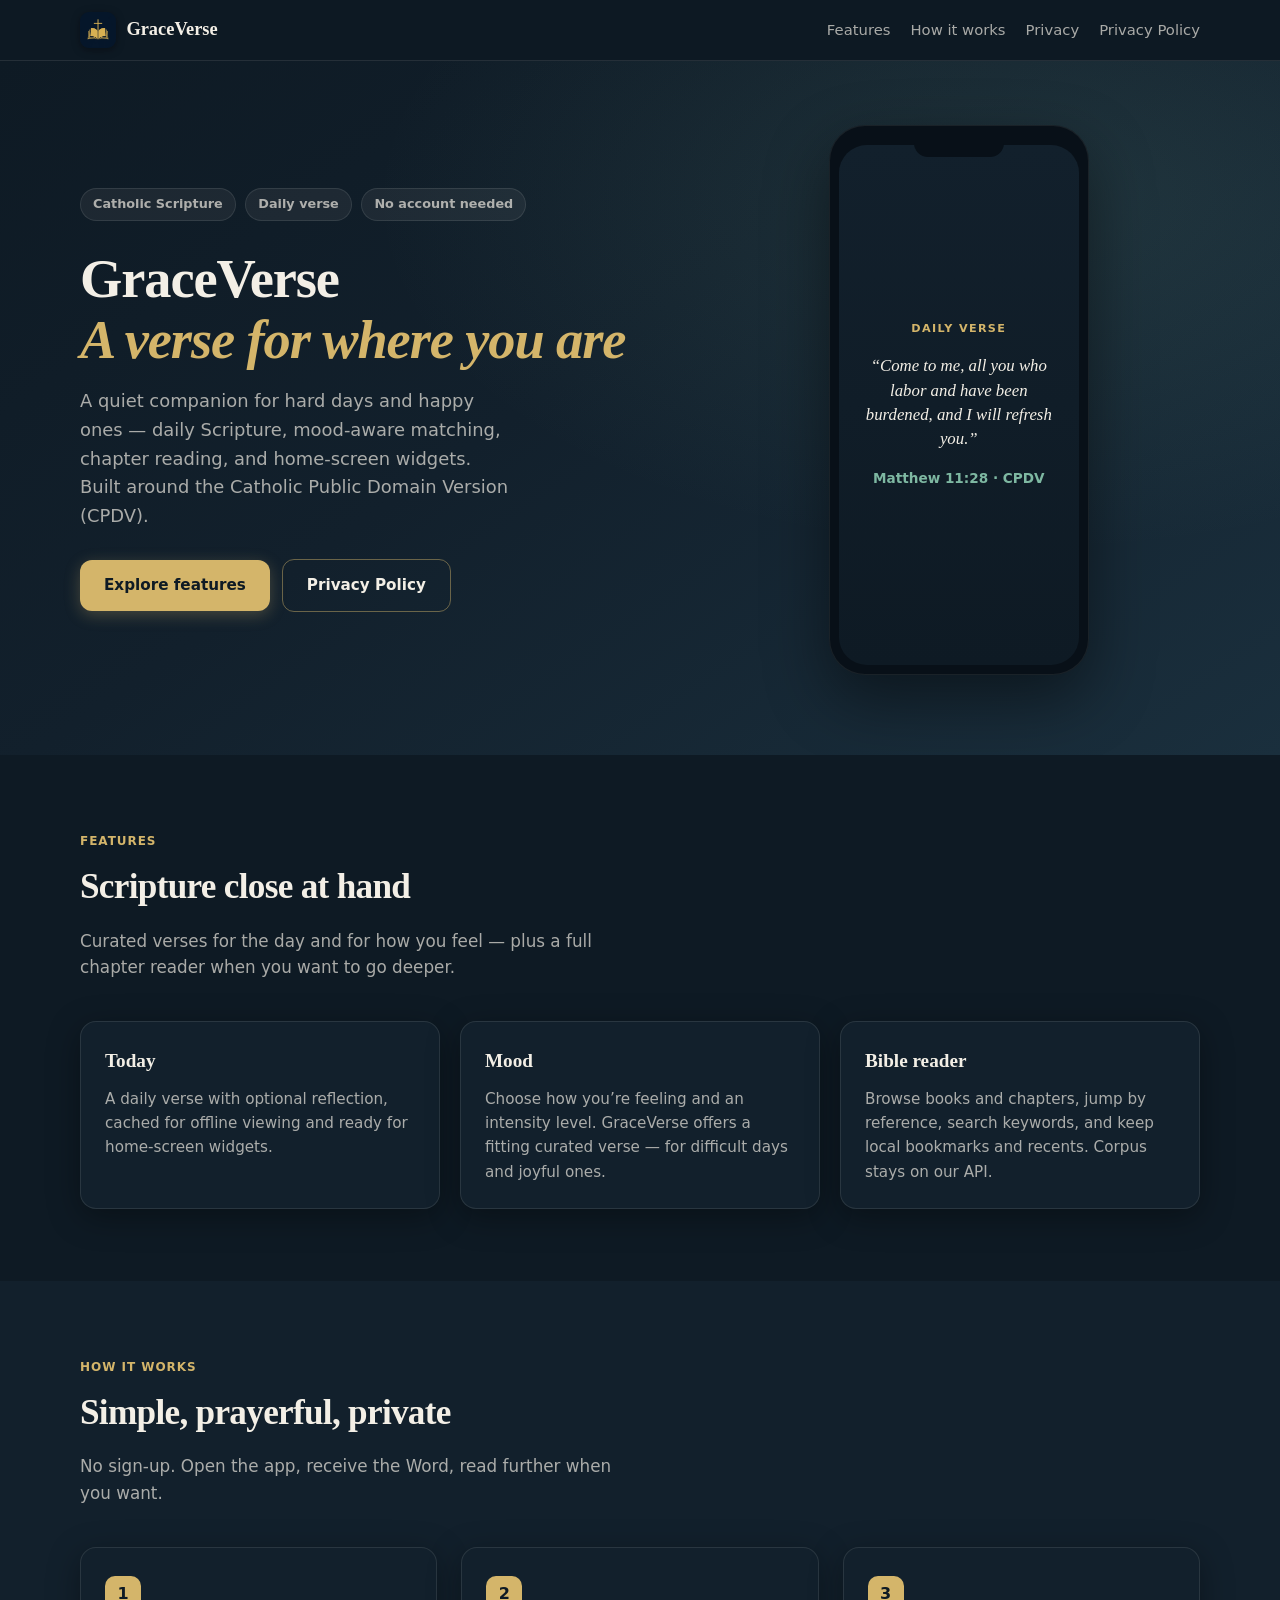
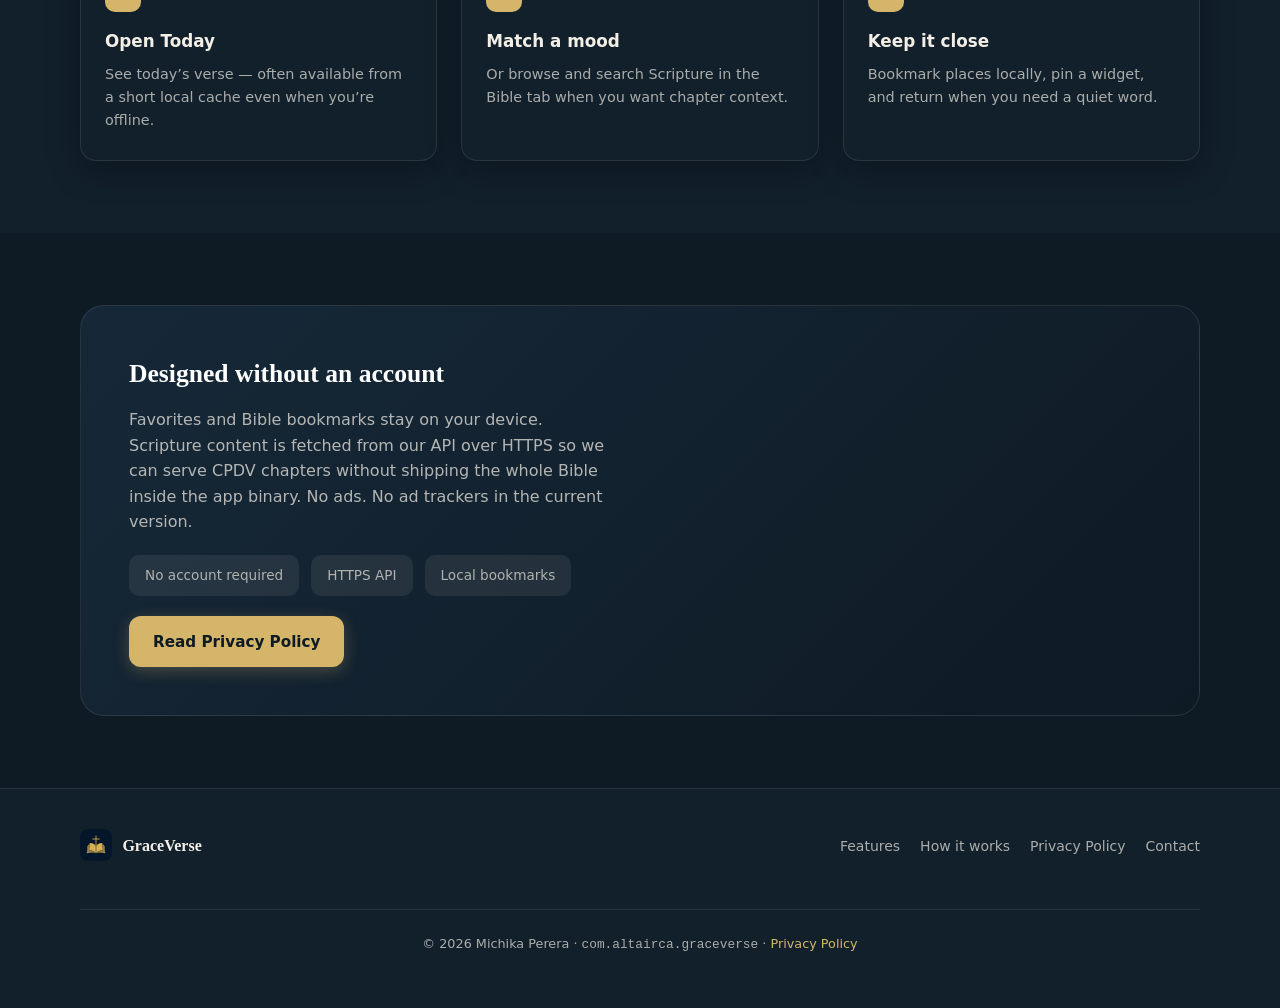
==== index.html @ d705636b "Add GraceVerse public site with privacy policy for store listings. Co-authored-by: Cursor <cursorage" ====
<!DOCTYPE html>
<html lang="en">
<head>
  <meta charset="UTF-8">
  <meta name="viewport" content="width=device-width, initial-scale=1.0">
  <meta name="description" content="GraceVerse — a quiet Catholic Scripture companion. Daily verse, mood matching, Bible reader, and widgets.">
  <title>GraceVerse — A verse for where you are</title>
  <link rel="icon" href="assets/icon.png" type="image/png">
  <link rel="stylesheet" href="styles.css">
</head>
<body>

  <header class="site-header">
    <div class="container">
      <a href="./" class="logo">
        <img src="assets/icon.png" alt="" width="36" height="36">
        GraceVerse
      </a>
      <nav>
        <ul class="nav-links">
          <li><a href="#features">Features</a></li>
          <li><a href="#how-it-works">How it works</a></li>
          <li><a href="#privacy">Privacy</a></li>
          <li><a href="privacy-policy.html">Privacy Policy</a></li>
        </ul>
      </nav>
    </div>
  </header>

  <main>
    <section class="hero">
      <div class="container hero-grid">
        <div class="hero-copy">
          <div class="hero-badges">
            <span class="badge">Catholic Scripture</span>
            <span class="badge">Daily verse</span>
            <span class="badge">No account needed</span>
          </div>
          <h1>GraceVerse<br><span>A verse for where you are</span></h1>
          <p class="lead">
            A quiet companion for hard days and happy ones — daily Scripture, mood-aware matching,
            chapter reading, and home-screen widgets. Built around the Catholic Public Domain Version (CPDV).
          </p>
          <div class="cta-row">
            <a href="#features" class="btn btn-primary">Explore features</a>
            <a href="privacy-policy.html" class="btn btn-ghost">Privacy Policy</a>
          </div>
        </div>

        <div class="phone-wrap">
          <div class="phone">
            <div class="phone-notch"></div>
            <div class="phone-screen">
              <div class="eyebrow">Daily verse</div>
              <p class="verse">“Come to me, all you who labor and have been burdened, and I will refresh you.”</p>
              <div class="ref">Matthew 11:28 · CPDV</div>
            </div>
          </div>
        </div>
      </div>
    </section>

    <section id="features">
      <div class="container">
        <span class="section-label">Features</span>
        <h2 class="section-title">Scripture close at hand</h2>
        <p class="section-sub">Curated verses for the day and for how you feel — plus a full chapter reader when you want to go deeper.</p>

        <div class="features-grid">
          <div class="feature-card">
            <h3>Today</h3>
            <p>A daily verse with optional reflection, cached for offline viewing and ready for home-screen widgets.</p>
          </div>
          <div class="feature-card">
            <h3>Mood</h3>
            <p>Choose how you’re feeling and an intensity level. GraceVerse offers a fitting curated verse — for difficult days and joyful ones.</p>
          </div>
          <div class="feature-card">
            <h3>Bible reader</h3>
            <p>Browse books and chapters, jump by reference, search keywords, and keep local bookmarks and recents. Corpus stays on our API.</p>
          </div>
        </div>
      </div>
    </section>

    <section id="how-it-works" class="surface-section">
      <div class="container">
        <span class="section-label">How it works</span>
        <h2 class="section-title">Simple, prayerful, private</h2>
        <p class="section-sub">No sign-up. Open the app, receive the Word, read further when you want.</p>

        <div class="steps">
          <div class="step-card">
            <div class="step-num">1</div>
            <h3>Open Today</h3>
            <p>See today’s verse — often available from a short local cache even when you’re offline.</p>
          </div>
          <div class="step-card">
            <div class="step-num">2</div>
            <h3>Match a mood</h3>
            <p>Or browse and search Scripture in the Bible tab when you want chapter context.</p>
          </div>
          <div class="step-card">
            <div class="step-num">3</div>
            <h3>Keep it close</h3>
            <p>Bookmark places locally, pin a widget, and return when you need a quiet word.</p>
          </div>
        </div>
      </div>
    </section>

    <section id="privacy">
      <div class="container">
        <div class="privacy-band">
          <div>
            <h2>Designed without an account</h2>
            <p>
              Favorites and Bible bookmarks stay on your device. Scripture content is fetched from our API over HTTPS
              so we can serve CPDV chapters without shipping the whole Bible inside the app binary.
              No ads. No ad trackers in the current version.
            </p>
            <div class="privacy-pillars">
              <span class="privacy-pillar">No account required</span>
              <span class="privacy-pillar">HTTPS API</span>
              <span class="privacy-pillar">Local bookmarks</span>
            </div>
            <a href="privacy-policy.html" class="btn btn-primary" style="margin-top: 1.25rem;">Read Privacy Policy</a>
          </div>
        </div>
      </div>
    </section>
  </main>

  <footer class="site-footer">
    <div class="container footer-grid">
      <div class="footer-brand">
        <img src="assets/icon.png" alt="" width="32" height="32">
        <span>GraceVerse</span>
      </div>
      <ul class="footer-links">
        <li><a href="#features">Features</a></li>
        <li><a href="#how-it-works">How it works</a></li>
        <li><a href="privacy-policy.html">Privacy Policy</a></li>
        <li><a href="mailto:altairserver@gmail.com">Contact</a></li>
      </ul>
      <p class="footer-copy">
        © 2026 Michika Perera · <code>com.altairca.graceverse</code> ·
        <a href="privacy-policy.html">Privacy Policy</a>
      </p>
    </div>
  </footer>

</body>
</html>
---- styles.css ----
/* GraceVerse — GitHub Pages site */

:root {
  --accent: #d4b56a;
  --accent-dark: #b89545;
  --accent-glow: rgba(212, 181, 106, 0.28);
  --teal: #7eb8a2;
  --text: #f3efe6;
  --text-muted: rgba(243, 239, 230, 0.68);
  --bg: #0e1a24;
  --surface: #12202c;
  --surface-elevated: #162838;
  --border: rgba(243, 239, 230, 0.1);
  --gradient-start: #0e1a24;
  --gradient-mid: #12202c;
  --gradient-end: #1a2f3d;
  --radius: 16px;
  --radius-lg: 24px;
  --shadow: 0 8px 32px rgba(0, 0, 0, 0.35);
  --shadow-lg: 0 24px 64px rgba(0, 0, 0, 0.45);
  --font: "Iowan Old Style", "Palatino Linotype", Palatino, Georgia, "Times New Roman", serif;
  --font-ui: "Avenir Next", "Segoe UI", system-ui, -apple-system, sans-serif;
  --max-width: 1120px;
}

*,
*::before,
*::after {
  box-sizing: border-box;
}

html {
  scroll-behavior: smooth;
}

body {
  margin: 0;
  font-family: var(--font-ui);
  color: var(--text);
  background: var(--bg);
  line-height: 1.6;
  -webkit-font-smoothing: antialiased;
}

a {
  color: var(--accent);
  text-decoration: none;
}

a:hover {
  text-decoration: underline;
}

img {
  max-width: 100%;
  height: auto;
  display: block;
}

.container {
  width: min(100% - 2rem, var(--max-width));
  margin-inline: auto;
}

.site-header {
  position: sticky;
  top: 0;
  z-index: 100;
  background: rgba(14, 26, 36, 0.88);
  backdrop-filter: blur(12px);
  -webkit-backdrop-filter: blur(12px);
  border-bottom: 1px solid var(--border);
}

.site-header .container {
  display: flex;
  align-items: center;
  justify-content: space-between;
  padding: 0.75rem 0;
  gap: 1rem;
}

.logo {
  display: flex;
  align-items: center;
  gap: 0.65rem;
  font-family: var(--font);
  font-weight: 700;
  font-size: 1.15rem;
  color: var(--text);
  text-decoration: none;
}

.logo:hover {
  text-decoration: none;
}

.logo img {
  width: 36px;
  height: 36px;
  border-radius: 9px;
  box-shadow: 0 2px 8px rgba(0, 0, 0, 0.35);
}

.nav-links {
  display: flex;
  align-items: center;
  gap: 1.25rem;
  list-style: none;
  margin: 0;
  padding: 0;
}

.nav-links a {
  color: var(--text-muted);
  font-size: 0.925rem;
  font-weight: 500;
  text-decoration: none;
}

.nav-links a:hover {
  color: var(--accent);
  text-decoration: none;
}

.hero {
  position: relative;
  overflow: hidden;
  padding: 4rem 0 5rem;
  background:
    radial-gradient(ellipse at 80% 20%, rgba(126, 184, 162, 0.12), transparent 45%),
    linear-gradient(145deg, var(--gradient-start) 0%, var(--gradient-mid) 45%, var(--gradient-end) 100%);
}

.hero-grid {
  display: grid;
  grid-template-columns: 1.1fr 0.9fr;
  gap: 3rem;
  align-items: center;
}

.hero-copy h1 {
  font-family: var(--font);
  font-size: clamp(2.2rem, 5vw, 3.4rem);
  font-weight: 700;
  line-height: 1.12;
  margin: 0 0 1rem;
  letter-spacing: -0.02em;
}

.hero-copy h1 span {
  color: var(--accent);
  font-style: italic;
}

.hero-copy .lead {
  font-size: 1.12rem;
  color: var(--text-muted);
  margin: 0 0 1.75rem;
  max-width: 38ch;
}

.hero-badges {
  display: flex;
  flex-wrap: wrap;
  gap: 0.6rem;
  margin-bottom: 1.75rem;
}

.badge {
  display: inline-flex;
  align-items: center;
  gap: 0.35rem;
  padding: 0.35rem 0.75rem;
  background: rgba(243, 239, 230, 0.06);
  border: 1px solid var(--border);
  border-radius: 999px;
  font-size: 0.8rem;
  font-weight: 600;
  color: var(--text-muted);
}

.cta-row {
  display: flex;
  flex-wrap: wrap;
  gap: 0.75rem;
  align-items: center;
}

.btn {
  display: inline-flex;
  align-items: center;
  justify-content: center;
  gap: 0.5rem;
  padding: 0.85rem 1.5rem;
  border-radius: 12px;
  font-size: 0.95rem;
  font-weight: 600;
  text-decoration: none;
  transition: transform 0.15s, box-shadow 0.15s;
  border: none;
  cursor: pointer;
  font-family: var(--font-ui);
}

.btn:hover {
  text-decoration: none;
  transform: translateY(-1px);
}

.btn-primary {
  background: var(--accent);
  color: #0e1a24;
  box-shadow: 0 4px 16px var(--accent-glow);
}

.btn-primary:hover {
  background: var(--accent-dark);
  color: #0e1a24;
}

.btn-ghost {
  background: transparent;
  color: var(--text);
  border: 1px solid rgba(212, 181, 106, 0.45);
}

.btn-ghost:hover {
  background: rgba(212, 181, 106, 0.1);
  color: var(--text);
}

.phone-wrap {
  display: flex;
  justify-content: center;
}

.phone {
  width: 260px;
  background: #081018;
  border-radius: 36px;
  padding: 10px;
  box-shadow: var(--shadow-lg), 0 0 0 1px rgba(243, 239, 230, 0.08) inset;
}

.phone-notch {
  width: 90px;
  height: 22px;
  background: #081018;
  border-radius: 0 0 14px 14px;
  margin: 0 auto -12px;
  position: relative;
  z-index: 2;
}

.phone-screen {
  background: linear-gradient(180deg, #12202c, #0e1a24);
  border-radius: 28px;
  overflow: hidden;
  aspect-ratio: 1080 / 2340;
  display: flex;
  flex-direction: column;
  justify-content: center;
  padding: 2rem 1.25rem;
  text-align: center;
}

.phone-screen .eyebrow {
  color: var(--accent);
  font-size: 0.7rem;
  font-weight: 700;
  letter-spacing: 0.12em;
  text-transform: uppercase;
  margin-bottom: 1rem;
}

.phone-screen .verse {
  font-family: var(--font);
  font-style: italic;
  font-size: 1.05rem;
  line-height: 1.45;
  color: var(--text);
  margin: 0 0 1rem;
}

.phone-screen .ref {
  color: var(--teal);
  font-size: 0.85rem;
  font-weight: 600;
}

.phone-screenshot {
  width: 100%;
  height: 100%;
  object-fit: cover;
  object-position: top center;
  display: block;
}

section {
  padding: 4.5rem 0;
}

.section-label {
  display: inline-block;
  font-size: 0.75rem;
  font-weight: 700;
  text-transform: uppercase;
  letter-spacing: 0.08em;
  color: var(--accent);
  margin-bottom: 0.5rem;
}

.section-title {
  font-family: var(--font);
  font-size: clamp(1.6rem, 3vw, 2.2rem);
  font-weight: 700;
  letter-spacing: -0.02em;
  margin: 0 0 0.75rem;
}

.section-sub {
  color: var(--text-muted);
  font-size: 1.05rem;
  max-width: 52ch;
  margin: 0 0 2.5rem;
}

.features-grid {
  display: grid;
  grid-template-columns: repeat(3, 1fr);
  gap: 1.25rem;
}

.feature-card {
  background: var(--surface);
  border: 1px solid var(--border);
  border-radius: var(--radius);
  padding: 1.5rem;
  box-shadow: var(--shadow);
}

.feature-card h3 {
  font-family: var(--font);
  font-size: 1.2rem;
  margin: 0 0 0.6rem;
}

.feature-card p {
  color: var(--text-muted);
  margin: 0;
  font-size: 0.95rem;
}

.steps {
  display: grid;
  grid-template-columns: repeat(3, 1fr);
  gap: 1.5rem;
}

.step-card {
  background: var(--surface);
  border: 1px solid var(--border);
  border-radius: var(--radius);
  padding: 1.75rem 1.5rem;
  box-shadow: var(--shadow);
}

.step-num {
  width: 36px;
  height: 36px;
  background: var(--accent);
  color: #0e1a24;
  border-radius: 10px;
  display: flex;
  align-items: center;
  justify-content: center;
  font-weight: 800;
  font-size: 1rem;
  margin-bottom: 1rem;
}

.step-card h3 {
  font-size: 1.05rem;
  font-weight: 700;
  margin: 0 0 0.5rem;
}

.step-card p {
  font-size: 0.9rem;
  color: var(--text-muted);
  margin: 0;
}

.privacy-band {
  background: linear-gradient(135deg, #162838 0%, #0e1a24 100%);
  color: #fff;
  border-radius: var(--radius-lg);
  border: 1px solid var(--border);
  padding: 3rem;
  display: grid;
  grid-template-columns: 1fr auto;
  gap: 2rem;
  align-items: center;
}

.privacy-band h2 {
  font-family: var(--font);
  font-size: 1.6rem;
  font-weight: 700;
  margin: 0 0 0.75rem;
}

.privacy-band p {
  color: rgba(243, 239, 230, 0.72);
  margin: 0 0 1.25rem;
  max-width: 48ch;
}

.privacy-pillars {
  display: flex;
  flex-wrap: wrap;
  gap: 0.75rem;
}

.privacy-pillar {
  background: rgba(243, 239, 230, 0.08);
  border-radius: 10px;
  padding: 0.6rem 1rem;
  font-size: 0.85rem;
  font-weight: 500;
  color: var(--text-muted);
}

.site-footer {
  border-top: 1px solid var(--border);
  padding: 2.5rem 0;
  background: var(--surface);
}

.footer-grid {
  display: flex;
  flex-wrap: wrap;
  justify-content: space-between;
  align-items: center;
  gap: 1.5rem;
}

.footer-brand {
  display: flex;
  align-items: center;
  gap: 0.65rem;
  font-family: var(--font);
  font-weight: 700;
}

.footer-brand img {
  width: 32px;
  height: 32px;
  border-radius: 8px;
}

.footer-links {
  display: flex;
  flex-wrap: wrap;
  gap: 1.25rem;
  list-style: none;
  margin: 0;
  padding: 0;
}

.footer-links a {
  color: var(--text-muted);
  font-size: 0.875rem;
  font-weight: 500;
  text-decoration: none;
}

.footer-links a:hover {
  color: var(--accent);
}

.footer-copy {
  width: 100%;
  text-align: center;
  font-size: 0.8rem;
  color: var(--text-muted);
  margin-top: 1.5rem;
  padding-top: 1.5rem;
  border-top: 1px solid var(--border);
}

.page-hero {
  padding: 3rem 0 2rem;
  background: linear-gradient(145deg, var(--gradient-start), var(--gradient-mid));
  border-bottom: 1px solid var(--border);
}

.page-hero h1 {
  font-family: var(--font);
  font-size: clamp(1.75rem, 3.5vw, 2.4rem);
  font-weight: 700;
  margin: 0 0 0.5rem;
}

.page-hero .meta {
  color: var(--text-muted);
  font-size: 0.9rem;
}

.legal-content {
  max-width: 720px;
  margin: 0 auto;
  padding: 3rem 1rem 4rem;
}

.legal-content h2 {
  font-family: var(--font);
  font-size: 1.25rem;
  font-weight: 700;
  margin: 2.5rem 0 0.75rem;
  padding-top: 0.5rem;
  color: var(--text);
}

.legal-content h2:first-of-type {
  margin-top: 0;
}

.legal-content p,
.legal-content li {
  color: var(--text-muted);
  font-size: 0.95rem;
}

.legal-content ul {
  padding-left: 1.25rem;
}

.legal-content table {
  width: 100%;
  border-collapse: collapse;
  font-size: 0.875rem;
  margin: 1rem 0;
}

.legal-content th,
.legal-content td {
  border: 1px solid var(--border);
  padding: 0.6rem 0.75rem;
  text-align: left;
  color: var(--text-muted);
}

.legal-content th {
  background: rgba(212, 181, 106, 0.12);
  font-weight: 600;
  color: var(--text);
}

.legal-content hr {
  border: none;
  border-top: 1px solid var(--border);
  margin: 2rem 0;
}

.legal-content strong {
  color: var(--text);
}

.legal-content code {
  font-size: 0.85em;
  color: var(--teal);
}

.summary-box {
  background: rgba(212, 181, 106, 0.1);
  border: 1px solid rgba(212, 181, 106, 0.28);
  border-radius: var(--radius);
  padding: 1.25rem 1.5rem;
  margin: 1.5rem 0;
}

.summary-box p {
  margin: 0;
  color: var(--text);
}

.surface-section {
  background: var(--surface);
}

@media (max-width: 900px) {
  .hero-grid,
  .features-grid,
  .steps {
    grid-template-columns: 1fr;
  }

  .hero-copy .lead {
    max-width: none;
  }

  .phone-wrap {
    order: -1;
  }

  .privacy-band {
    grid-template-columns: 1fr;
    padding: 2rem;
  }

  .nav-links {
    display: none;
  }
}

@media (max-width: 480px) {
  .hero {
    padding: 2.5rem 0 3rem;
  }
}
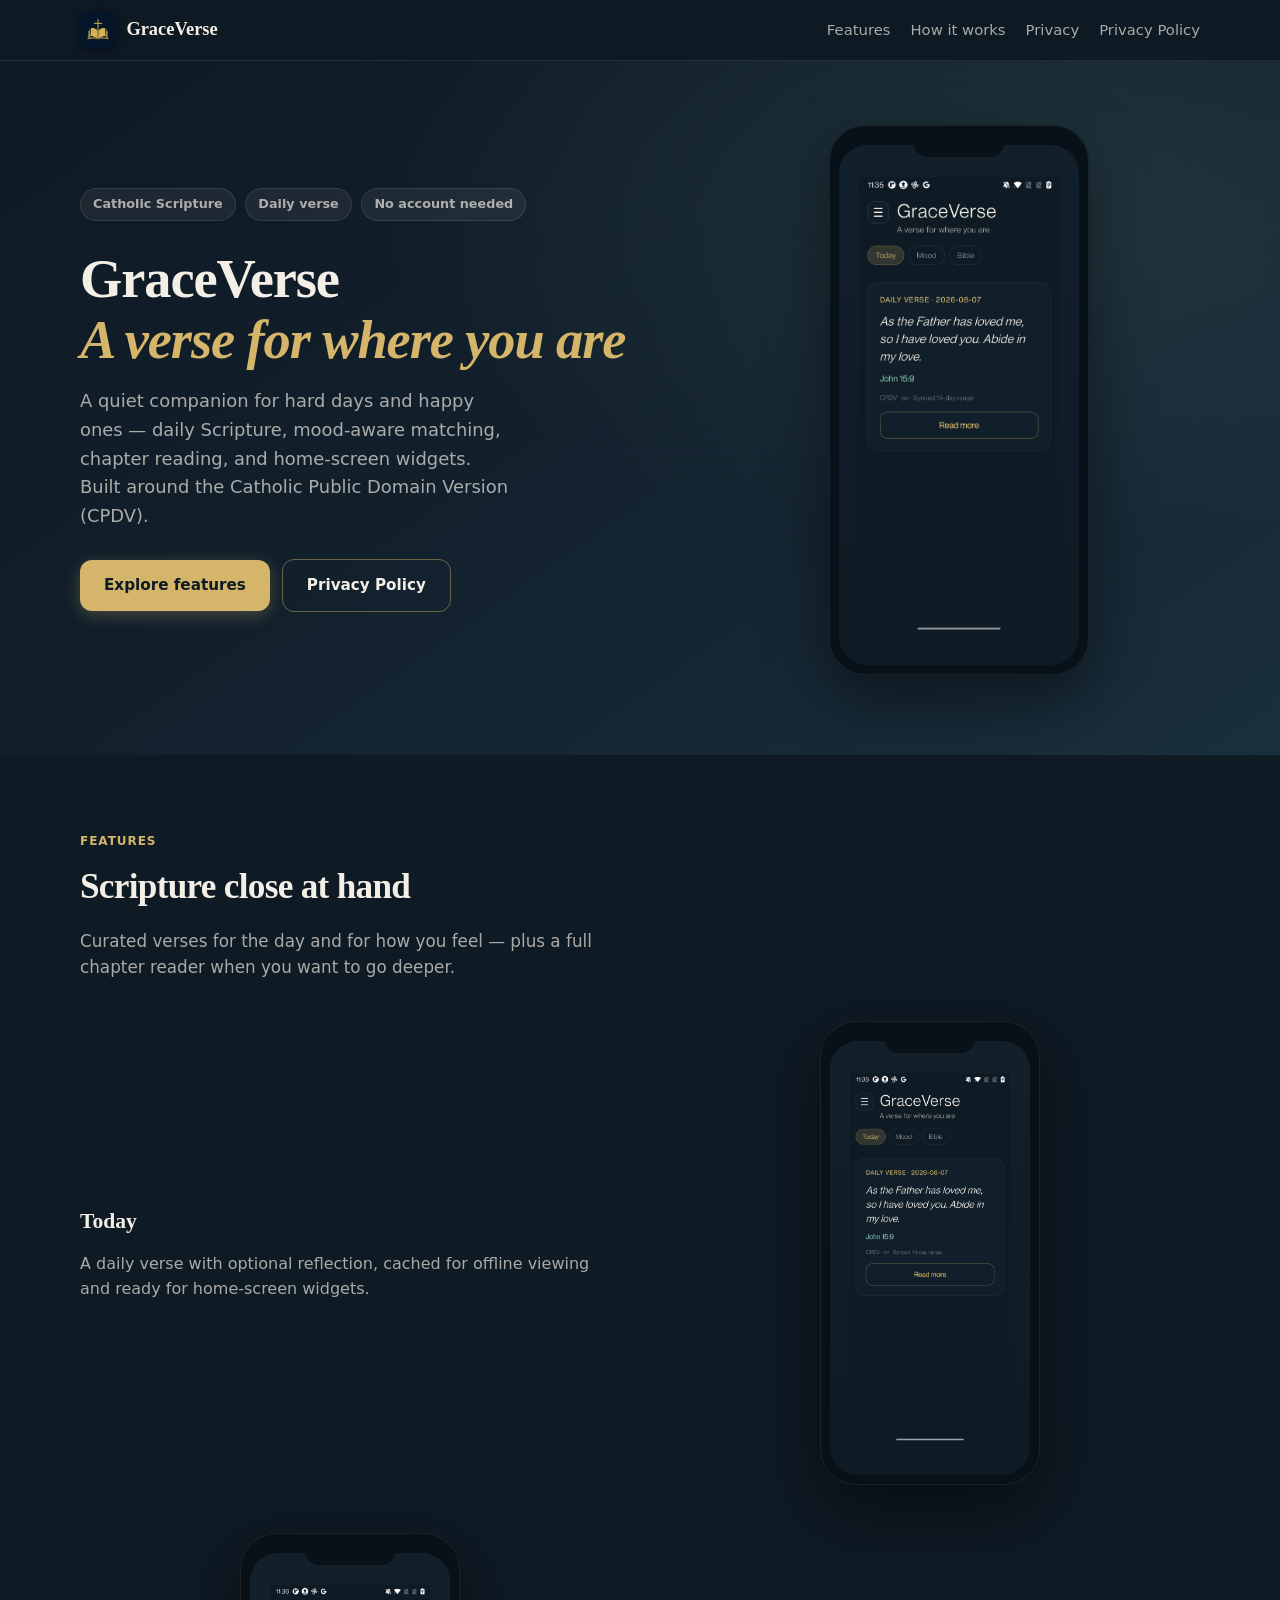
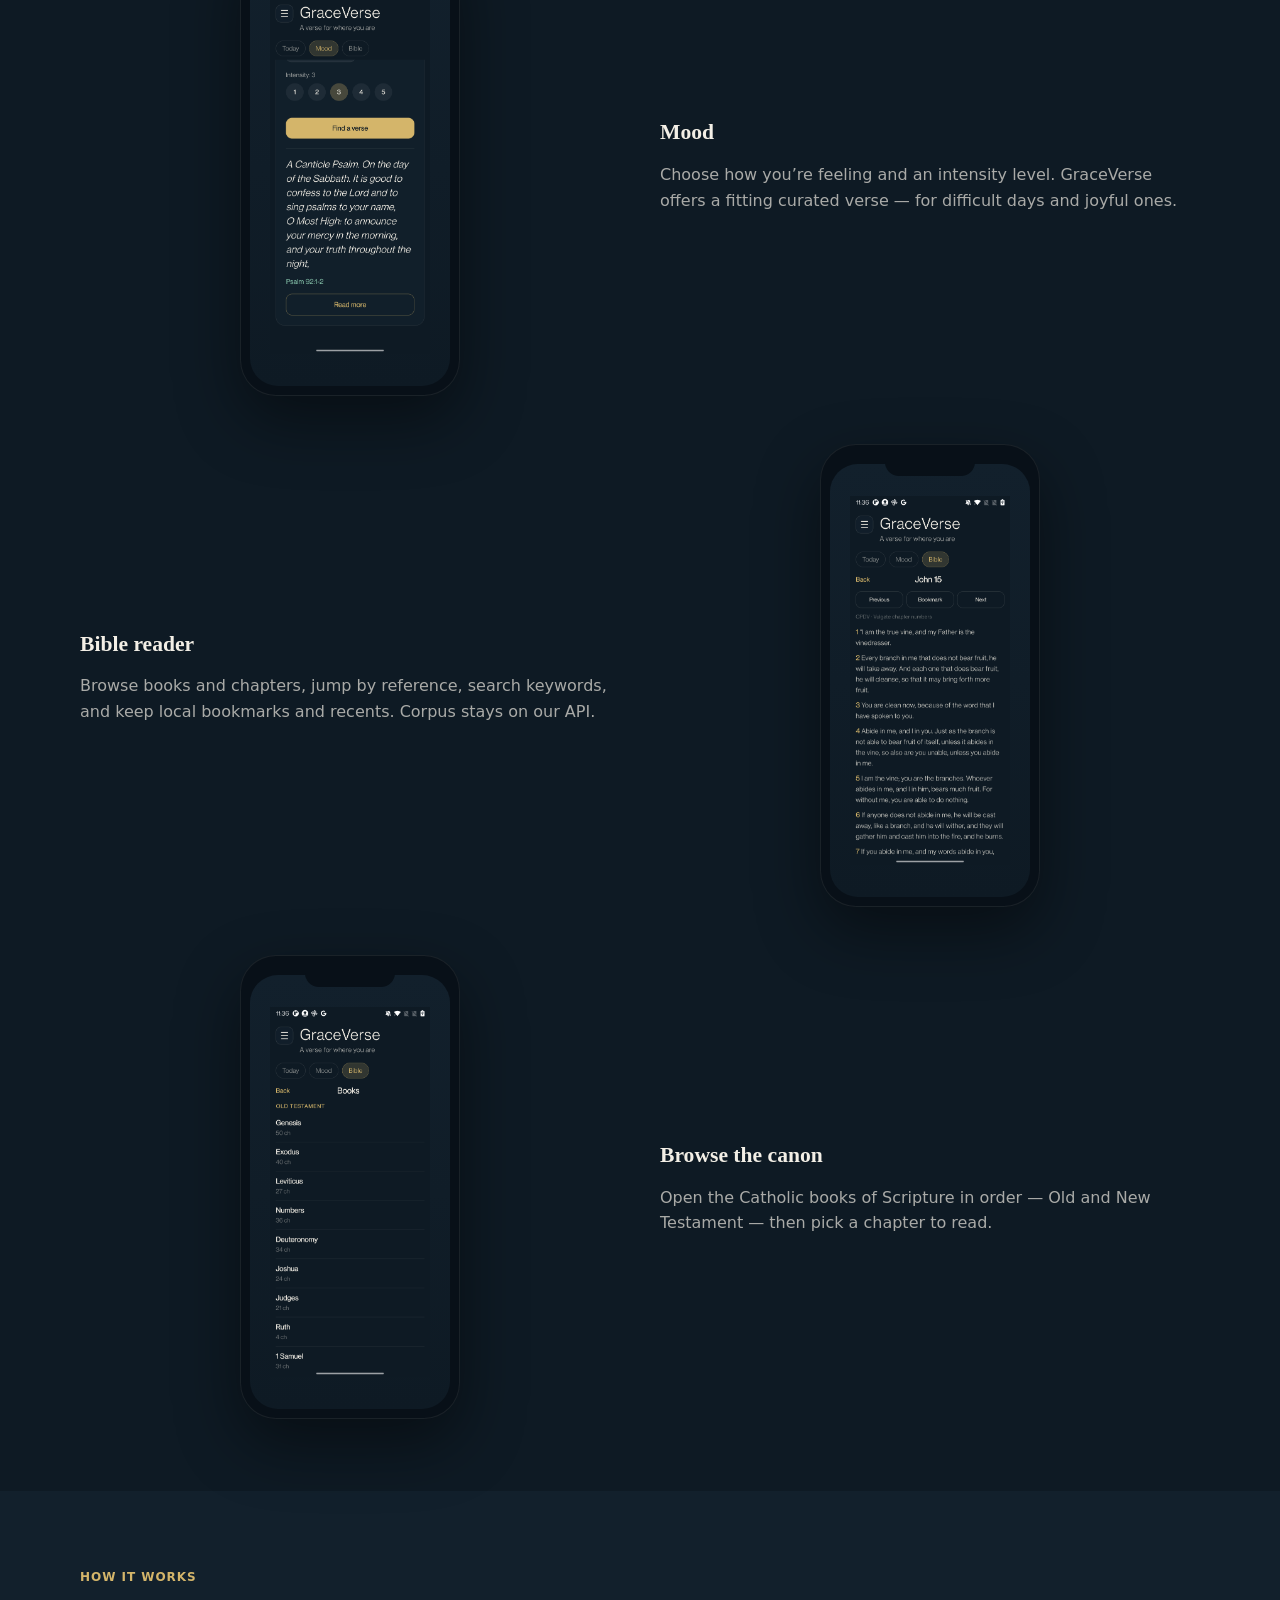
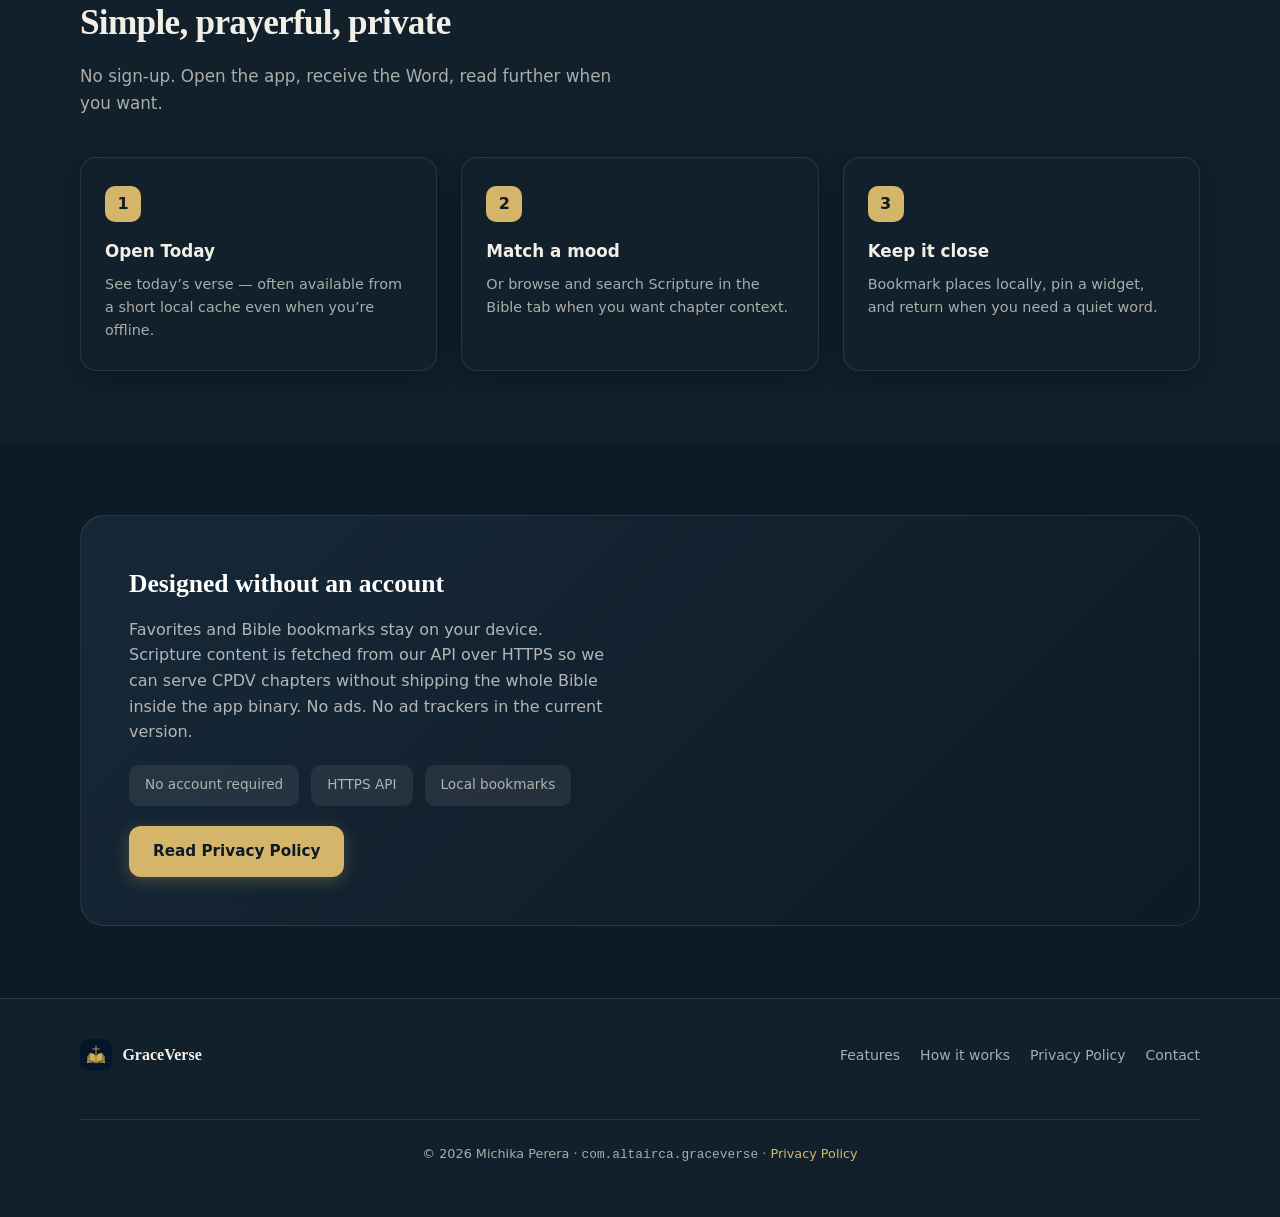
==== commit 9db18733: "Add phone screenshots and wire them into the landing page. Co-authored-by: Cursor <cursoragent@curso" ====
--- a/index.html
+++ b/index.html
@@ -51,9 +51,14 @@
           <div class="phone">
             <div class="phone-notch"></div>
             <div class="phone-screen">
-              <div class="eyebrow">Daily verse</div>
-              <p class="verse">“Come to me, all you who labor and have been burdened, and I will refresh you.”</p>
-              <div class="ref">Matthew 11:28 · CPDV</div>
+              <img
+                src="assets/screenshots/today.png"
+                alt="GraceVerse Today screen with the daily Catholic Bible verse"
+                class="phone-screenshot"
+                width="240"
+                height="520"
+                loading="eager"
+              >
             </div>
           </div>
         </div>
@@ -66,18 +71,65 @@
         <h2 class="section-title">Scripture close at hand</h2>
         <p class="section-sub">Curated verses for the day and for how you feel — plus a full chapter reader when you want to go deeper.</p>
 
-        <div class="features-grid">
-          <div class="feature-card">
-            <h3>Today</h3>
-            <p>A daily verse with optional reflection, cached for offline viewing and ready for home-screen widgets.</p>
-          </div>
-          <div class="feature-card">
-            <h3>Mood</h3>
-            <p>Choose how you’re feeling and an intensity level. GraceVerse offers a fitting curated verse — for difficult days and joyful ones.</p>
-          </div>
-          <div class="feature-card">
-            <h3>Bible reader</h3>
-            <p>Browse books and chapters, jump by reference, search keywords, and keep local bookmarks and recents. Corpus stays on our API.</p>
+        <div class="features-detail">
+          <div class="feature-row">
+            <div class="feature-copy">
+              <h3>Today</h3>
+              <p>A daily verse with optional reflection, cached for offline viewing and ready for home-screen widgets.</p>
+            </div>
+            <div class="feature-phone">
+              <div class="phone">
+                <div class="phone-notch"></div>
+                <div class="phone-screen">
+                  <img src="assets/screenshots/today.png" alt="Daily verse screen" class="phone-screenshot" width="204" height="442" loading="lazy">
+                </div>
+              </div>
+            </div>
+          </div>
+
+          <div class="feature-row reverse">
+            <div class="feature-copy">
+              <h3>Mood</h3>
+              <p>Choose how you’re feeling and an intensity level. GraceVerse offers a fitting curated verse — for difficult days and joyful ones.</p>
+            </div>
+            <div class="feature-phone">
+              <div class="phone">
+                <div class="phone-notch"></div>
+                <div class="phone-screen">
+                  <img src="assets/screenshots/mood-result.png" alt="Mood matching with a verse result" class="phone-screenshot" width="204" height="442" loading="lazy">
+                </div>
+              </div>
+            </div>
+          </div>
+
+          <div class="feature-row">
+            <div class="feature-copy">
+              <h3>Bible reader</h3>
+              <p>Browse books and chapters, jump by reference, search keywords, and keep local bookmarks and recents. Corpus stays on our API.</p>
+            </div>
+            <div class="feature-phone">
+              <div class="phone">
+                <div class="phone-notch"></div>
+                <div class="phone-screen">
+                  <img src="assets/screenshots/bible-reader.png" alt="Chapter reader with focus verse" class="phone-screenshot" width="204" height="442" loading="lazy">
+                </div>
+              </div>
+            </div>
+          </div>
+
+          <div class="feature-row reverse">
+            <div class="feature-copy">
+              <h3>Browse the canon</h3>
+              <p>Open the Catholic books of Scripture in order — Old and New Testament — then pick a chapter to read.</p>
+            </div>
+            <div class="feature-phone">
+              <div class="phone">
+                <div class="phone-notch"></div>
+                <div class="phone-screen">
+                  <img src="assets/screenshots/bible-books.png" alt="Bible books list" class="phone-screenshot" width="204" height="442" loading="lazy">
+                </div>
+              </div>
+            </div>
           </div>
         </div>
       </div>
--- a/styles.css
+++ b/styles.css
@@ -332,6 +332,43 @@
   gap: 1.25rem;
 }
 
+.features-detail {
+  display: grid;
+  gap: 3rem;
+}
+
+.feature-row {
+  display: grid;
+  grid-template-columns: 1fr 1fr;
+  gap: 2.5rem;
+  align-items: center;
+}
+
+.feature-row.reverse {
+  direction: rtl;
+}
+
+.feature-row.reverse > * {
+  direction: ltr;
+}
+
+.feature-copy h3 {
+  font-family: var(--font);
+  font-size: 1.35rem;
+  font-weight: 700;
+  margin: 0 0 0.75rem;
+}
+
+.feature-copy p {
+  color: var(--text-muted);
+  margin: 0;
+}
+
+.feature-phone .phone {
+  width: 220px;
+  margin: 0 auto;
+}
+
 .feature-card {
   background: var(--surface);
   border: 1px solid var(--border);
@@ -593,8 +630,13 @@
 @media (max-width: 900px) {
   .hero-grid,
   .features-grid,
+  .feature-row,
   .steps {
     grid-template-columns: 1fr;
+  }
+
+  .feature-row.reverse {
+    direction: ltr;
   }
 
   .hero-copy .lead {
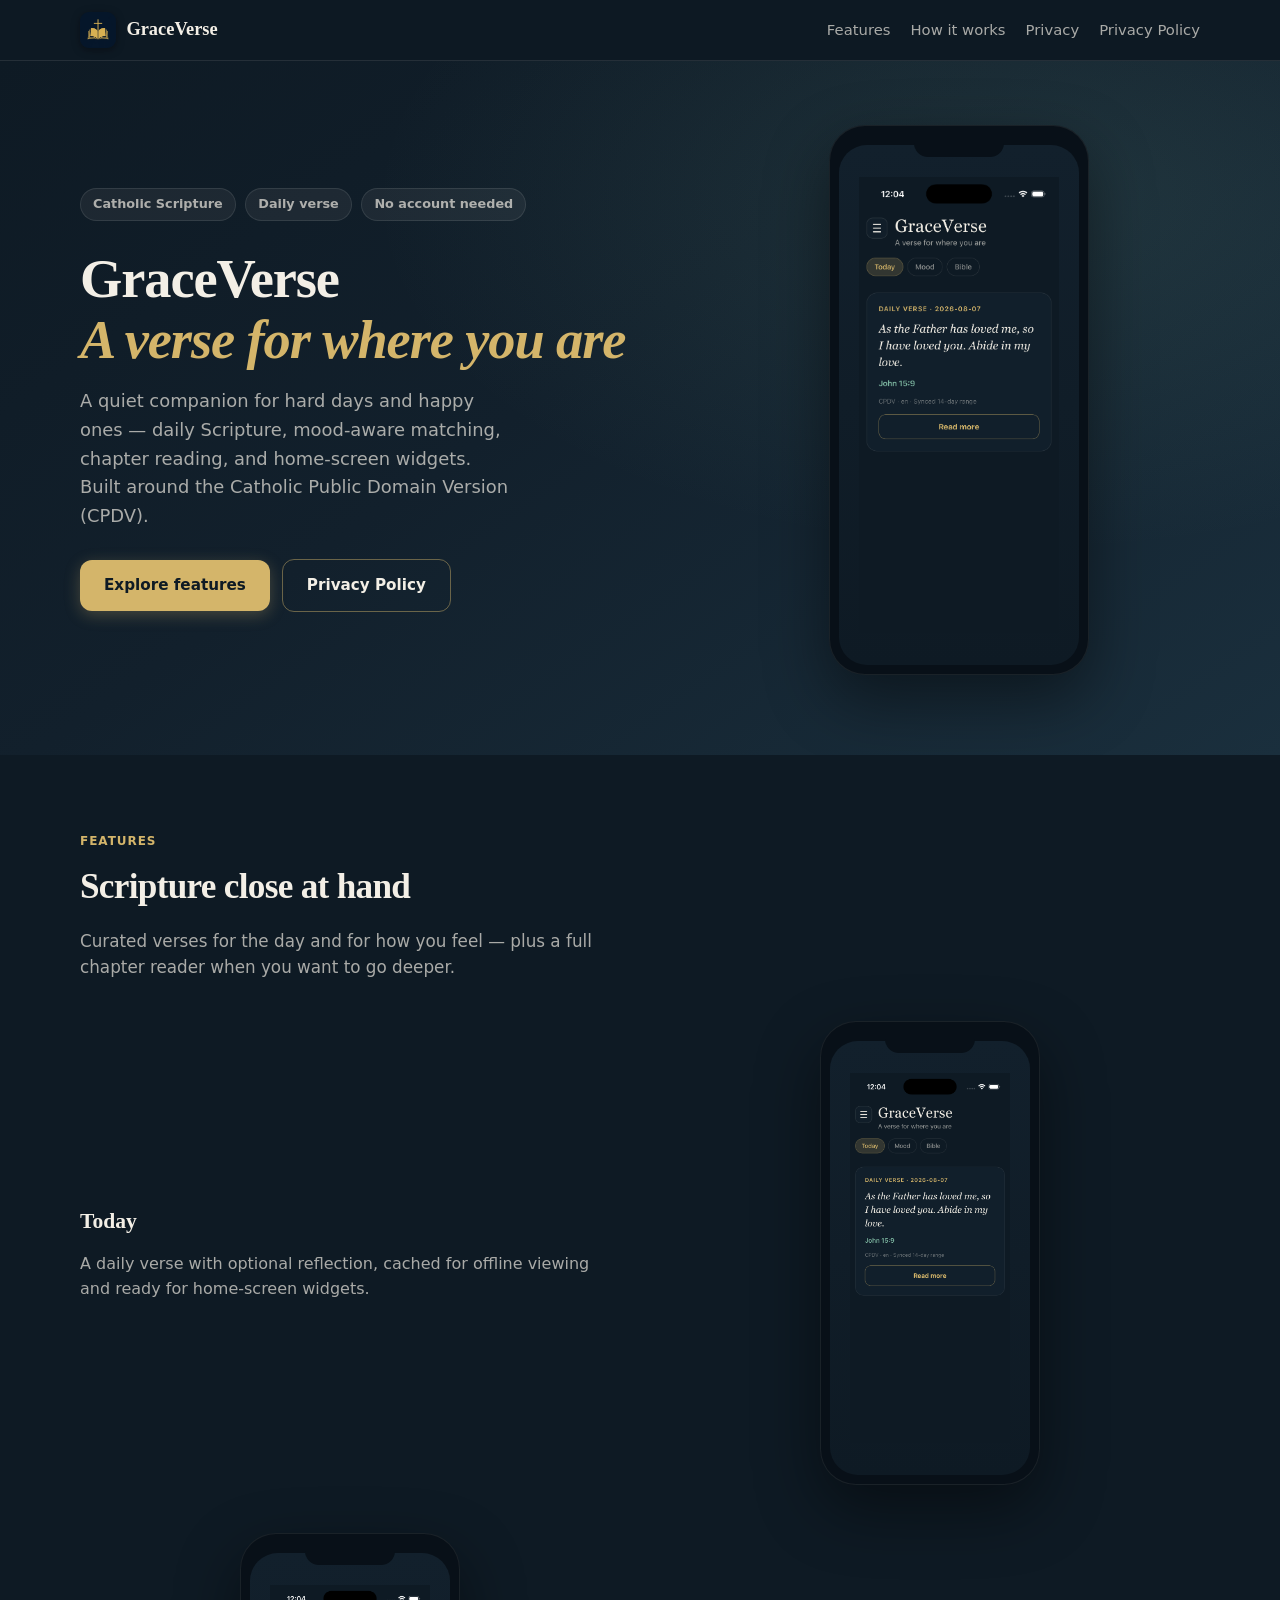
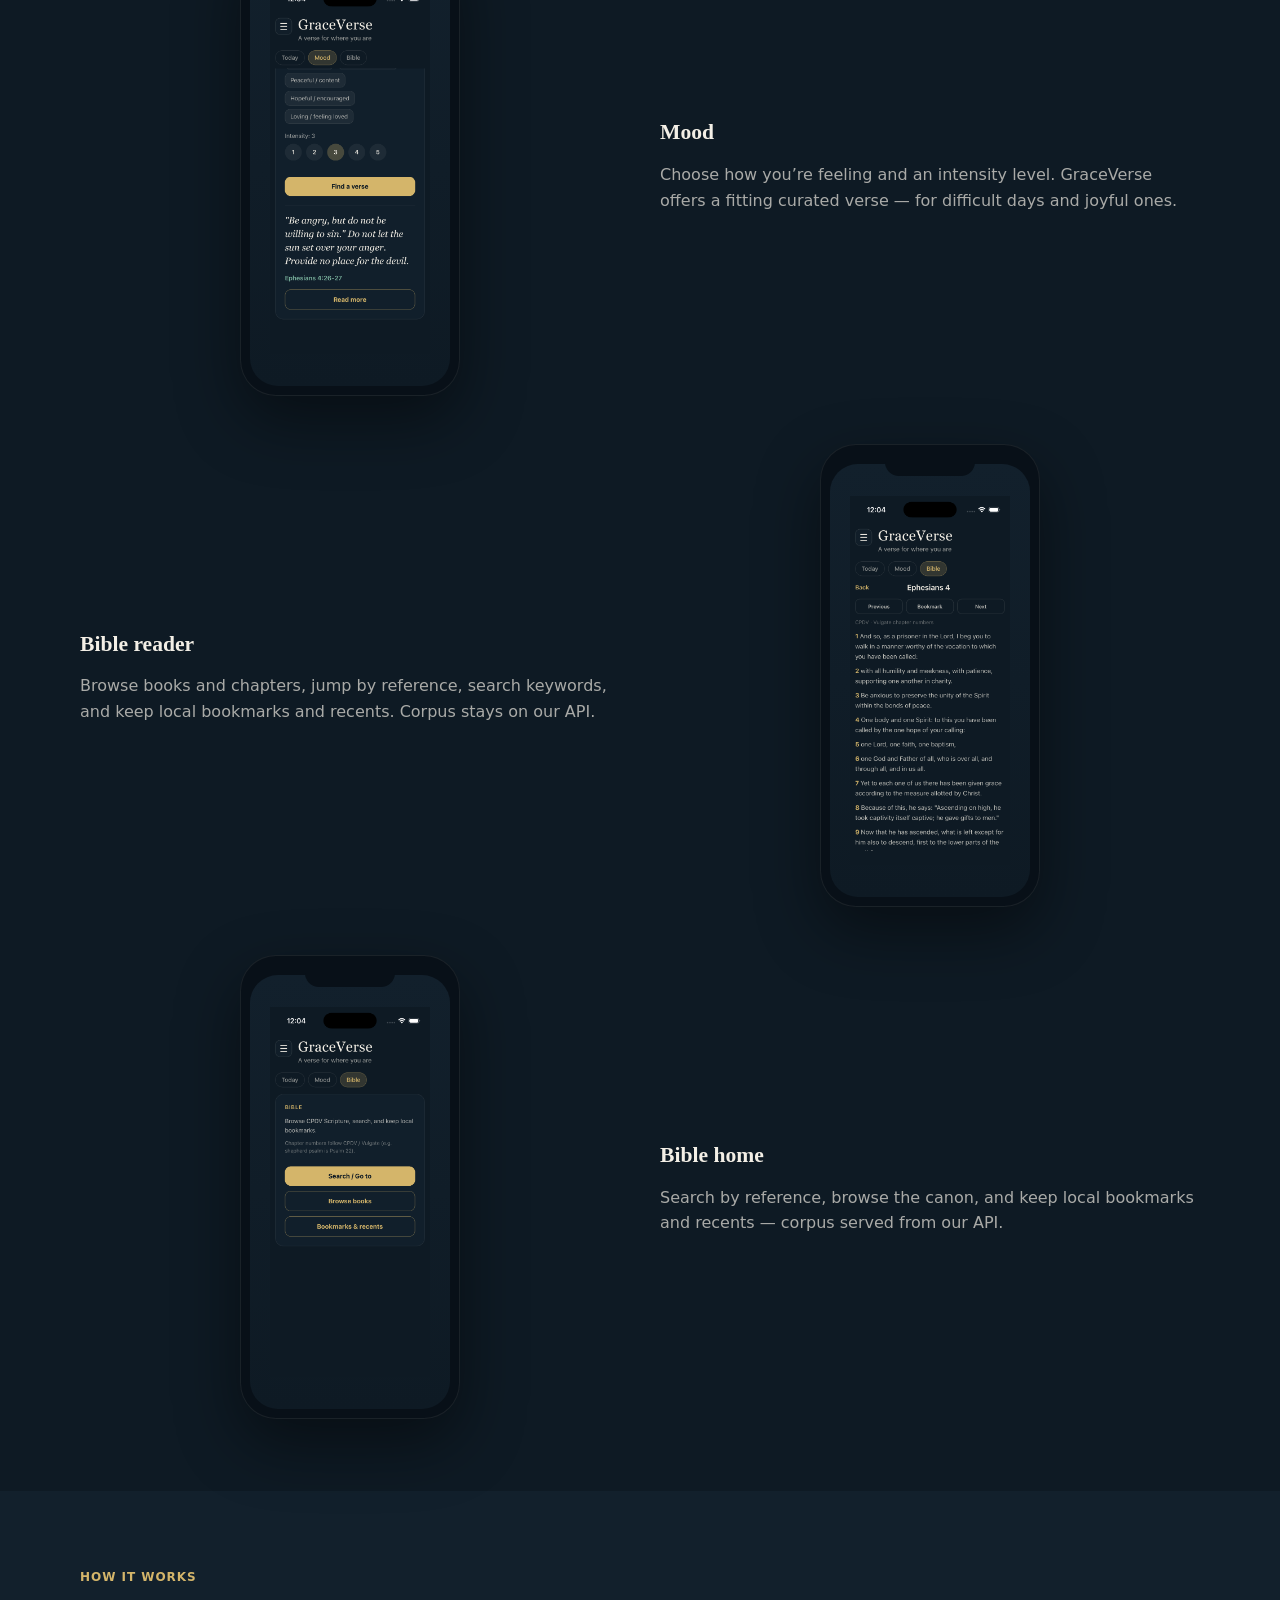
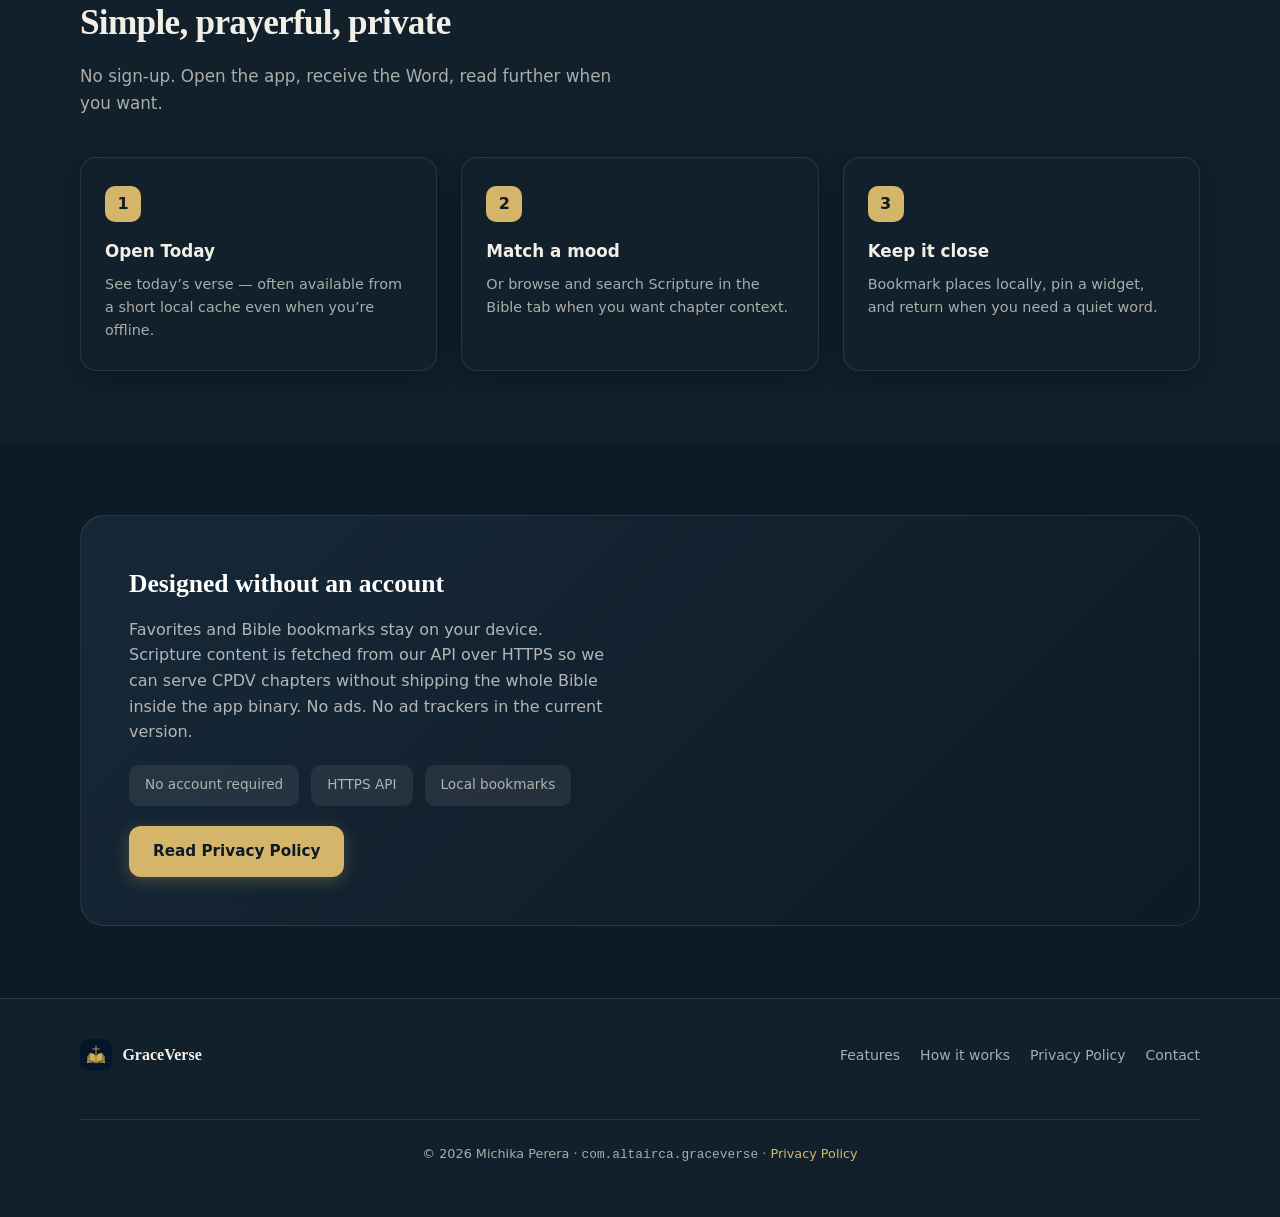
==== commit a9da57e8: "Add iOS simulator screenshots and use them on the landing page. Co-authored-by: Cursor <cursoragent@" ====
--- a/index.html
+++ b/index.html
@@ -52,7 +52,7 @@
             <div class="phone-notch"></div>
             <div class="phone-screen">
               <img
-                src="assets/screenshots/today.png"
+                src="assets/screenshots/ios/today.png"
                 alt="GraceVerse Today screen with the daily Catholic Bible verse"
                 class="phone-screenshot"
                 width="240"
@@ -81,7 +81,7 @@
               <div class="phone">
                 <div class="phone-notch"></div>
                 <div class="phone-screen">
-                  <img src="assets/screenshots/today.png" alt="Daily verse screen" class="phone-screenshot" width="204" height="442" loading="lazy">
+                  <img src="assets/screenshots/ios/today.png" alt="Daily verse screen" class="phone-screenshot" width="204" height="442" loading="lazy">
                 </div>
               </div>
             </div>
@@ -96,7 +96,7 @@
               <div class="phone">
                 <div class="phone-notch"></div>
                 <div class="phone-screen">
-                  <img src="assets/screenshots/mood-result.png" alt="Mood matching with a verse result" class="phone-screenshot" width="204" height="442" loading="lazy">
+                  <img src="assets/screenshots/ios/mood-result.png" alt="Mood matching with a verse result" class="phone-screenshot" width="204" height="442" loading="lazy">
                 </div>
               </div>
             </div>
@@ -111,7 +111,7 @@
               <div class="phone">
                 <div class="phone-notch"></div>
                 <div class="phone-screen">
-                  <img src="assets/screenshots/bible-reader.png" alt="Chapter reader with focus verse" class="phone-screenshot" width="204" height="442" loading="lazy">
+                  <img src="assets/screenshots/ios/bible-reader.png" alt="Chapter reader with focus verse" class="phone-screenshot" width="204" height="442" loading="lazy">
                 </div>
               </div>
             </div>
@@ -119,14 +119,14 @@
 
           <div class="feature-row reverse">
             <div class="feature-copy">
-              <h3>Browse the canon</h3>
-              <p>Open the Catholic books of Scripture in order — Old and New Testament — then pick a chapter to read.</p>
-            </div>
-            <div class="feature-phone">
-              <div class="phone">
-                <div class="phone-notch"></div>
-                <div class="phone-screen">
-                  <img src="assets/screenshots/bible-books.png" alt="Bible books list" class="phone-screenshot" width="204" height="442" loading="lazy">
+              <h3>Bible home</h3>
+              <p>Search by reference, browse the canon, and keep local bookmarks and recents — corpus served from our API.</p>
+            </div>
+            <div class="feature-phone">
+              <div class="phone">
+                <div class="phone-notch"></div>
+                <div class="phone-screen">
+                  <img src="assets/screenshots/ios/bible-home.png" alt="Bible tab home" class="phone-screenshot" width="204" height="442" loading="lazy">
                 </div>
               </div>
             </div>
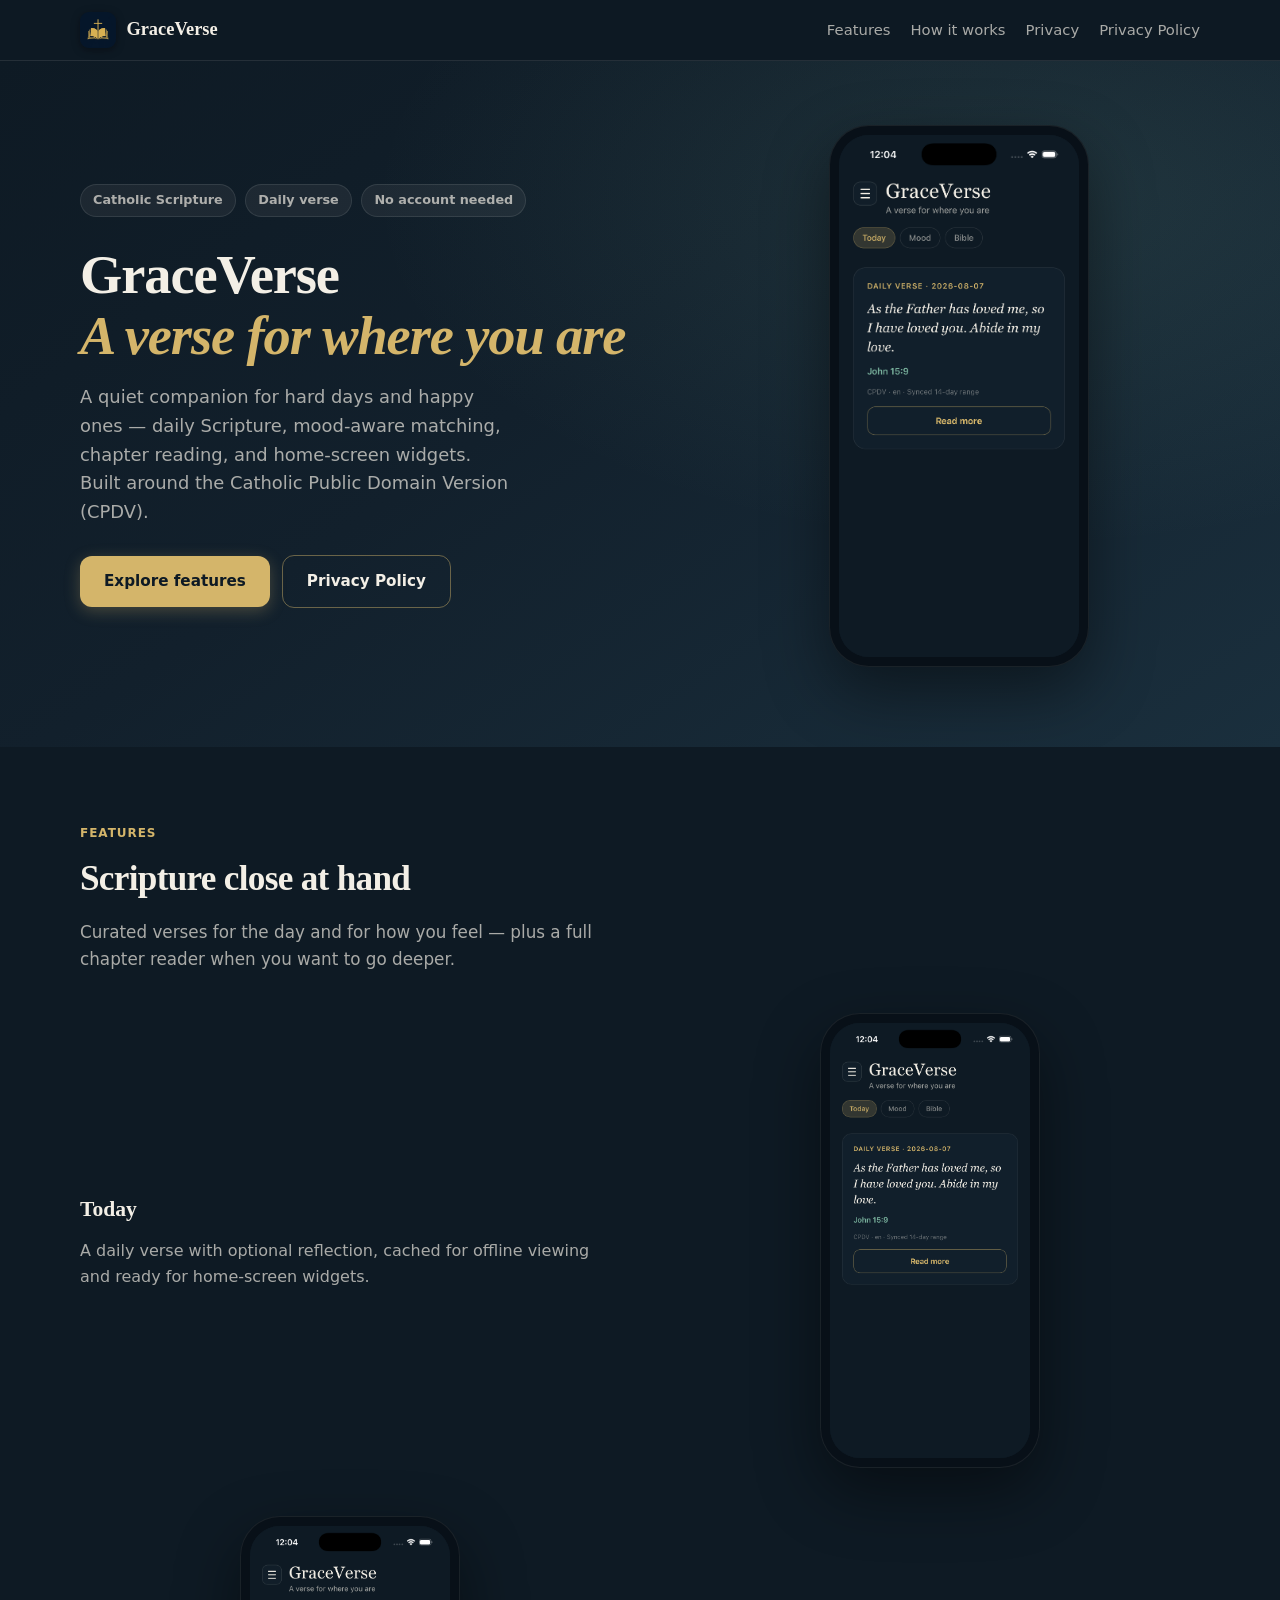
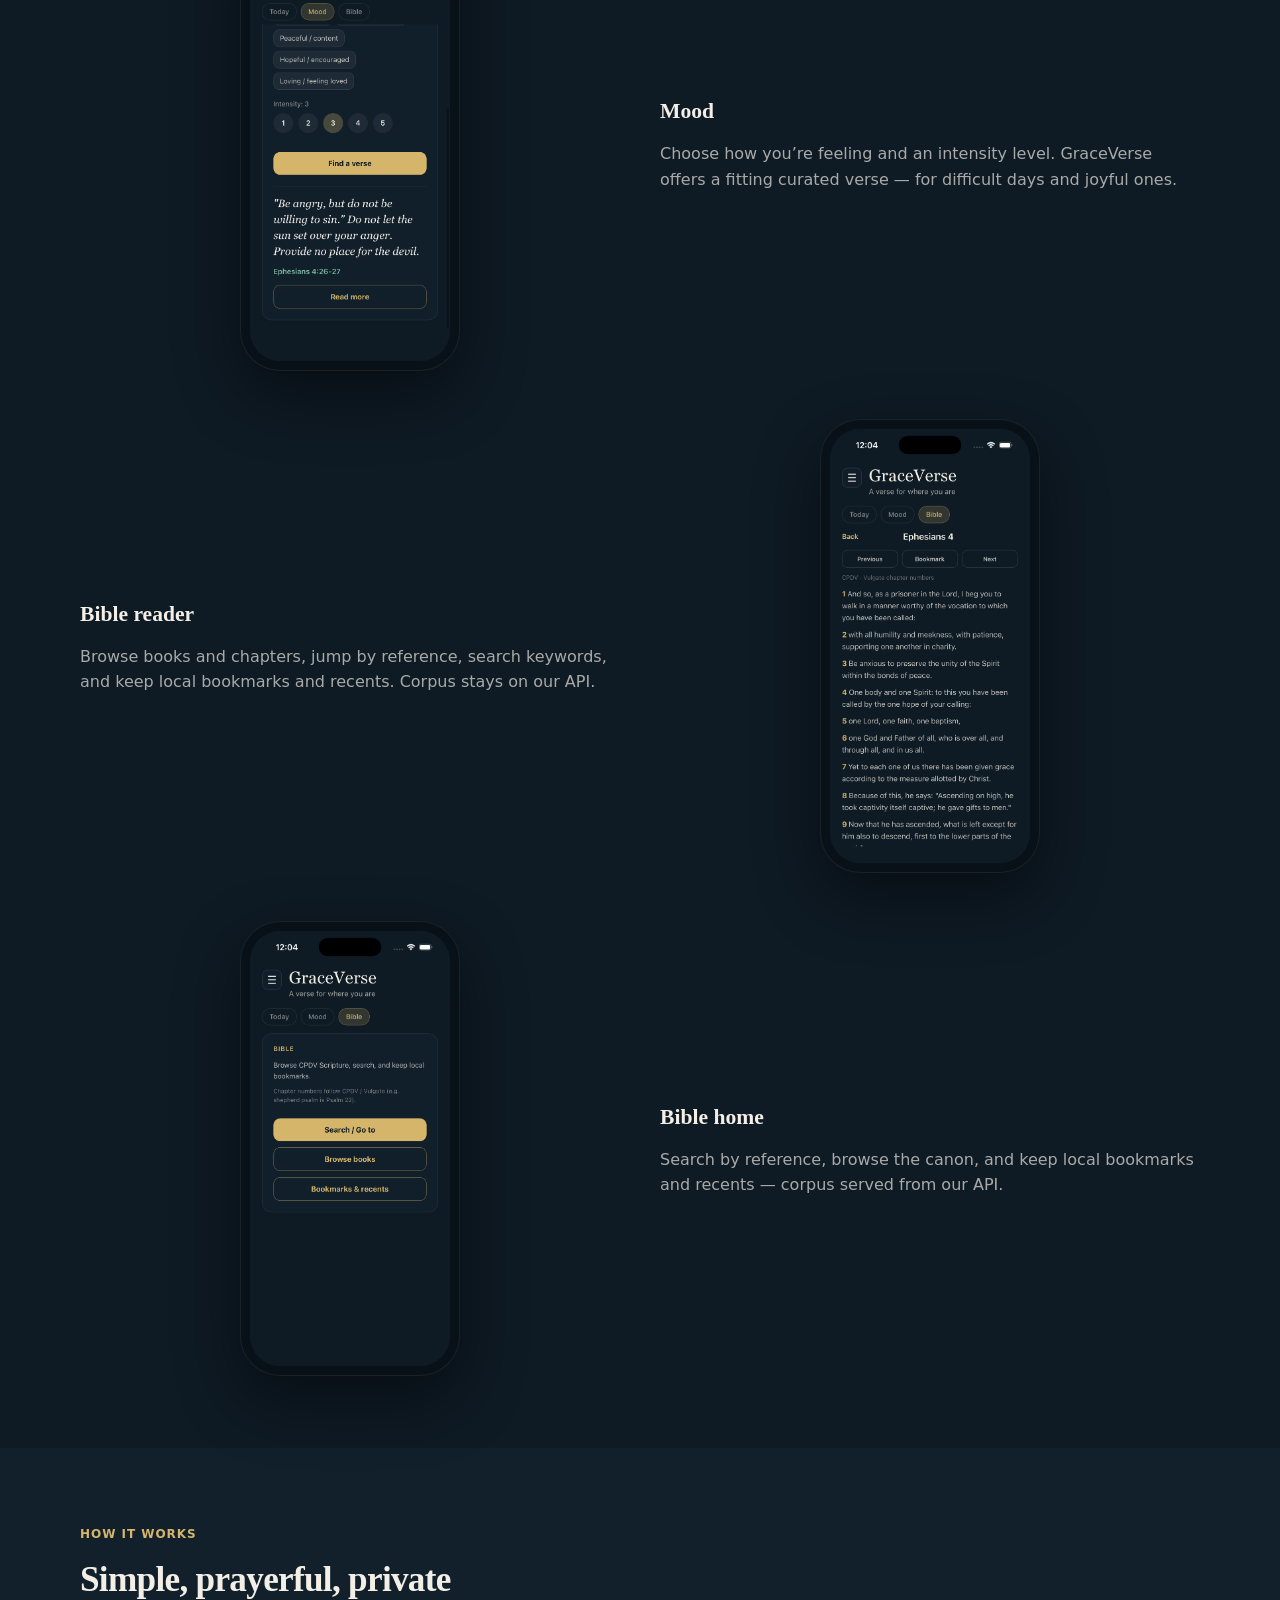
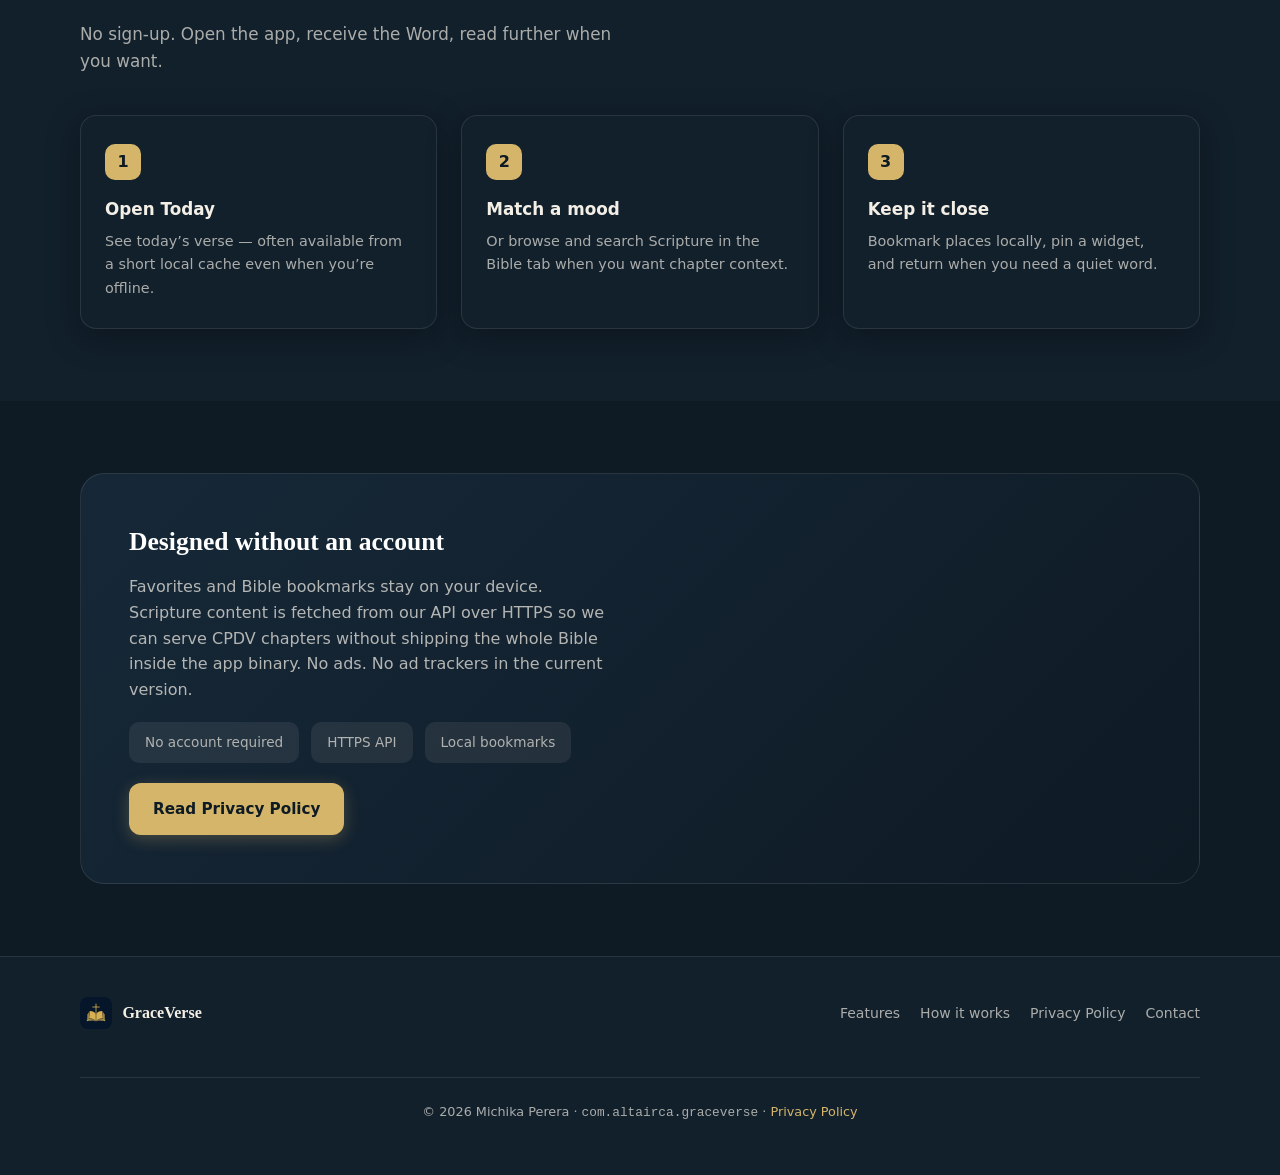
==== commit 0c4f18cf: "Fix phone mockups so screenshots fill the frame edge-to-edge. Co-authored-by: Cursor <cursoragent@cu" ====
--- a/index.html
+++ b/index.html
@@ -49,7 +49,6 @@
 
         <div class="phone-wrap">
           <div class="phone">
-            <div class="phone-notch"></div>
             <div class="phone-screen">
               <img
                 src="assets/screenshots/ios/today.png"
@@ -79,8 +78,7 @@
             </div>
             <div class="feature-phone">
               <div class="phone">
-                <div class="phone-notch"></div>
-                <div class="phone-screen">
+                    <div class="phone-screen">
                   <img src="assets/screenshots/ios/today.png" alt="Daily verse screen" class="phone-screenshot" width="204" height="442" loading="lazy">
                 </div>
               </div>
@@ -94,8 +92,7 @@
             </div>
             <div class="feature-phone">
               <div class="phone">
-                <div class="phone-notch"></div>
-                <div class="phone-screen">
+                    <div class="phone-screen">
                   <img src="assets/screenshots/ios/mood-result.png" alt="Mood matching with a verse result" class="phone-screenshot" width="204" height="442" loading="lazy">
                 </div>
               </div>
@@ -109,8 +106,7 @@
             </div>
             <div class="feature-phone">
               <div class="phone">
-                <div class="phone-notch"></div>
-                <div class="phone-screen">
+                    <div class="phone-screen">
                   <img src="assets/screenshots/ios/bible-reader.png" alt="Chapter reader with focus verse" class="phone-screenshot" width="204" height="442" loading="lazy">
                 </div>
               </div>
@@ -124,8 +120,7 @@
             </div>
             <div class="feature-phone">
               <div class="phone">
-                <div class="phone-notch"></div>
-                <div class="phone-screen">
+                    <div class="phone-screen">
                   <img src="assets/screenshots/ios/bible-home.png" alt="Bible tab home" class="phone-screenshot" width="204" height="442" loading="lazy">
                 </div>
               </div>
--- a/styles.css
+++ b/styles.css
@@ -238,55 +238,21 @@
 .phone {
   width: 260px;
   background: #081018;
-  border-radius: 36px;
+  border-radius: 40px;
   padding: 10px;
   box-shadow: var(--shadow-lg), 0 0 0 1px rgba(243, 239, 230, 0.08) inset;
 }
 
-.phone-notch {
-  width: 90px;
-  height: 22px;
-  background: #081018;
-  border-radius: 0 0 14px 14px;
-  margin: 0 auto -12px;
+/* Full-bleed screenshot well — matches iPhone 17 capture ratio (1206×2622) */
+.phone-screen {
   position: relative;
-  z-index: 2;
-}
-
-.phone-screen {
-  background: linear-gradient(180deg, #12202c, #0e1a24);
-  border-radius: 28px;
+  background: #0e1a24;
+  border-radius: 30px;
   overflow: hidden;
-  aspect-ratio: 1080 / 2340;
-  display: flex;
-  flex-direction: column;
-  justify-content: center;
-  padding: 2rem 1.25rem;
-  text-align: center;
-}
-
-.phone-screen .eyebrow {
-  color: var(--accent);
-  font-size: 0.7rem;
-  font-weight: 700;
-  letter-spacing: 0.12em;
-  text-transform: uppercase;
-  margin-bottom: 1rem;
-}
-
-.phone-screen .verse {
-  font-family: var(--font);
-  font-style: italic;
-  font-size: 1.05rem;
-  line-height: 1.45;
-  color: var(--text);
-  margin: 0 0 1rem;
-}
-
-.phone-screen .ref {
-  color: var(--teal);
-  font-size: 0.85rem;
-  font-weight: 600;
+  aspect-ratio: 1206 / 2622;
+  display: block;
+  padding: 0;
+  line-height: 0;
 }
 
 .phone-screenshot {
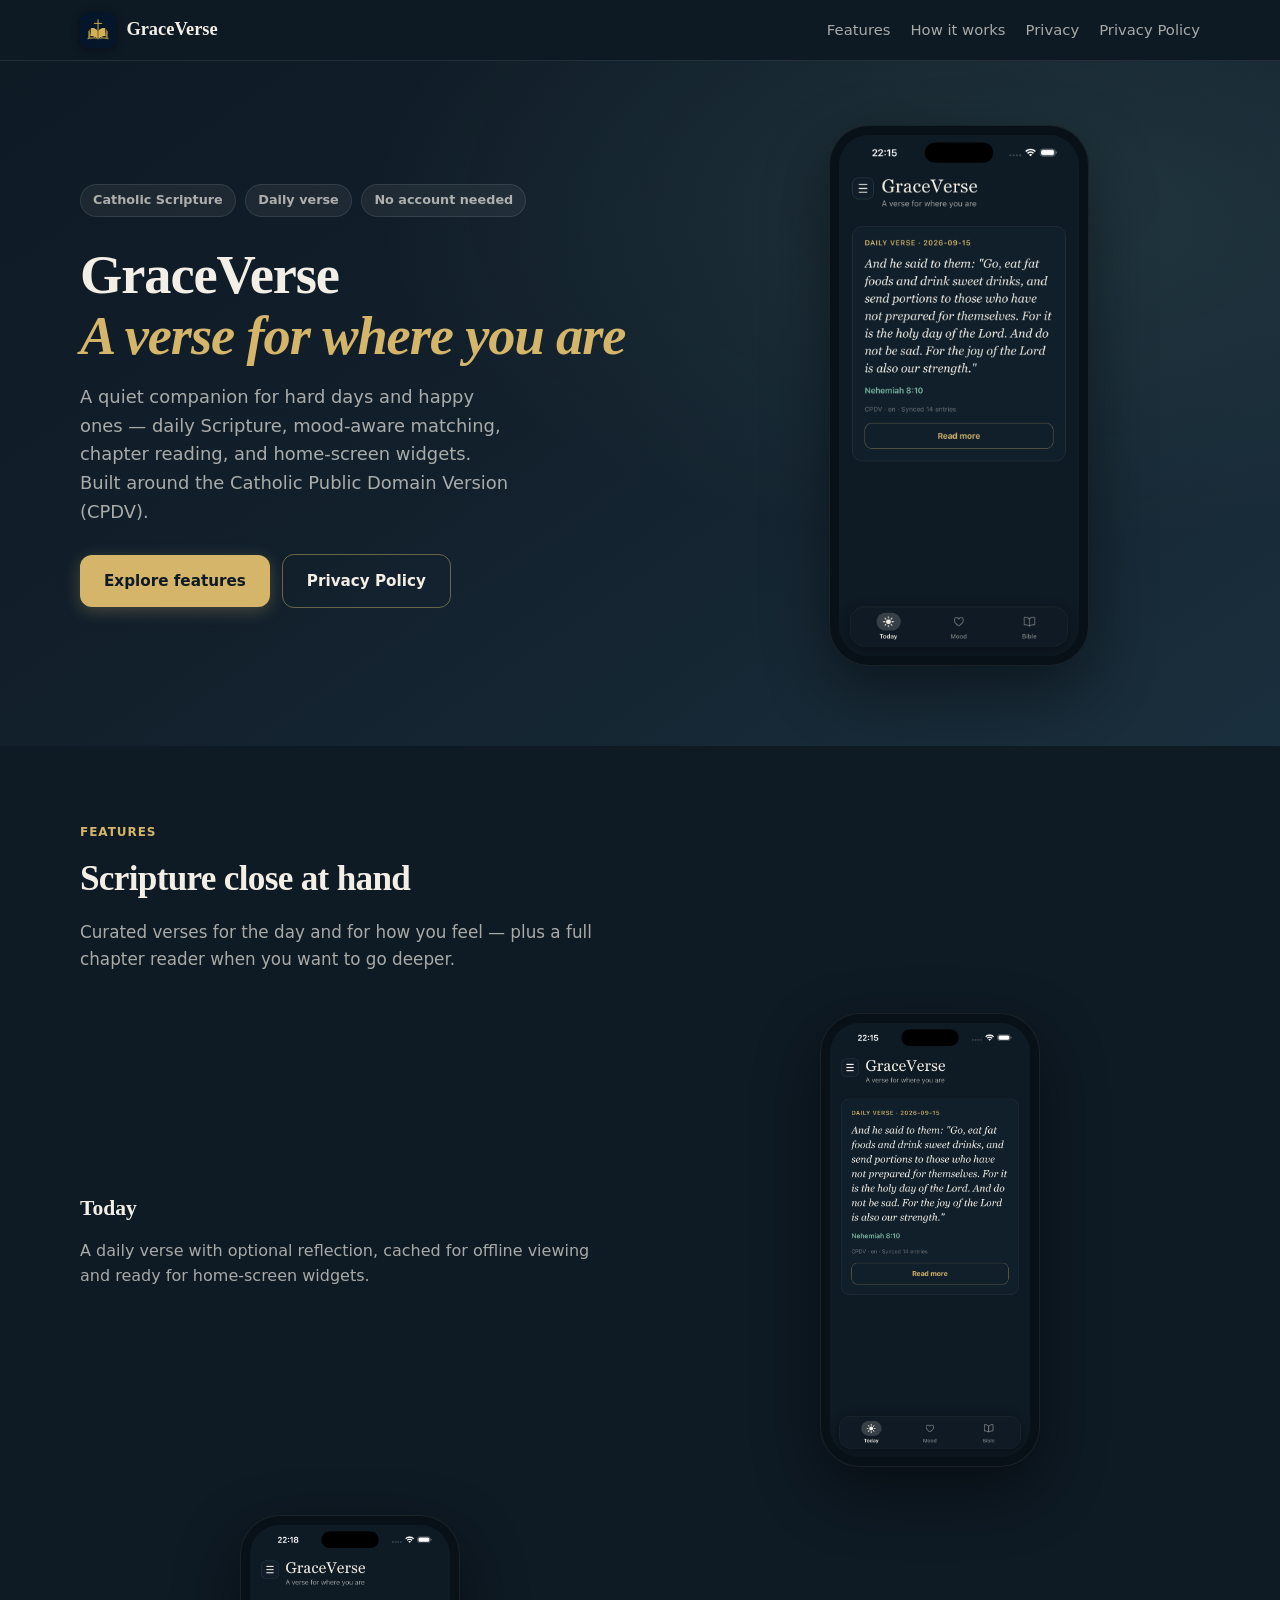
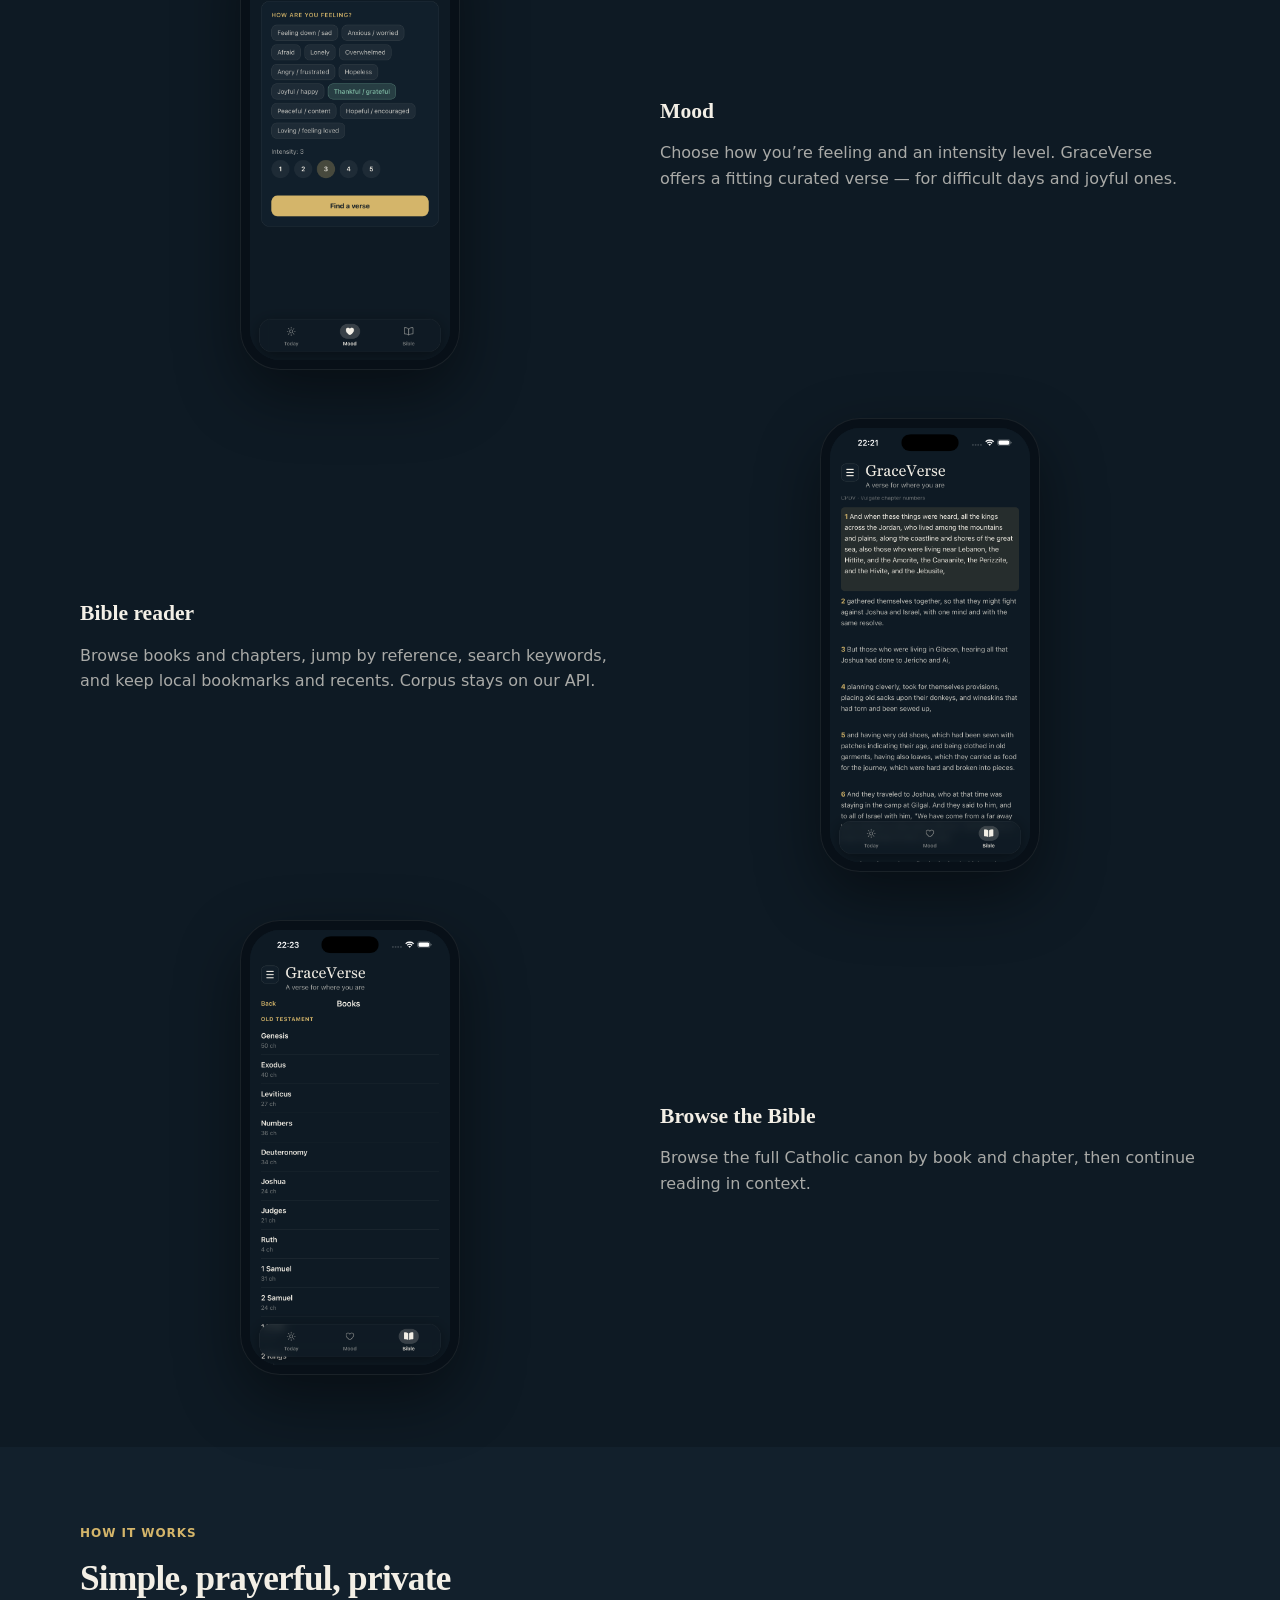
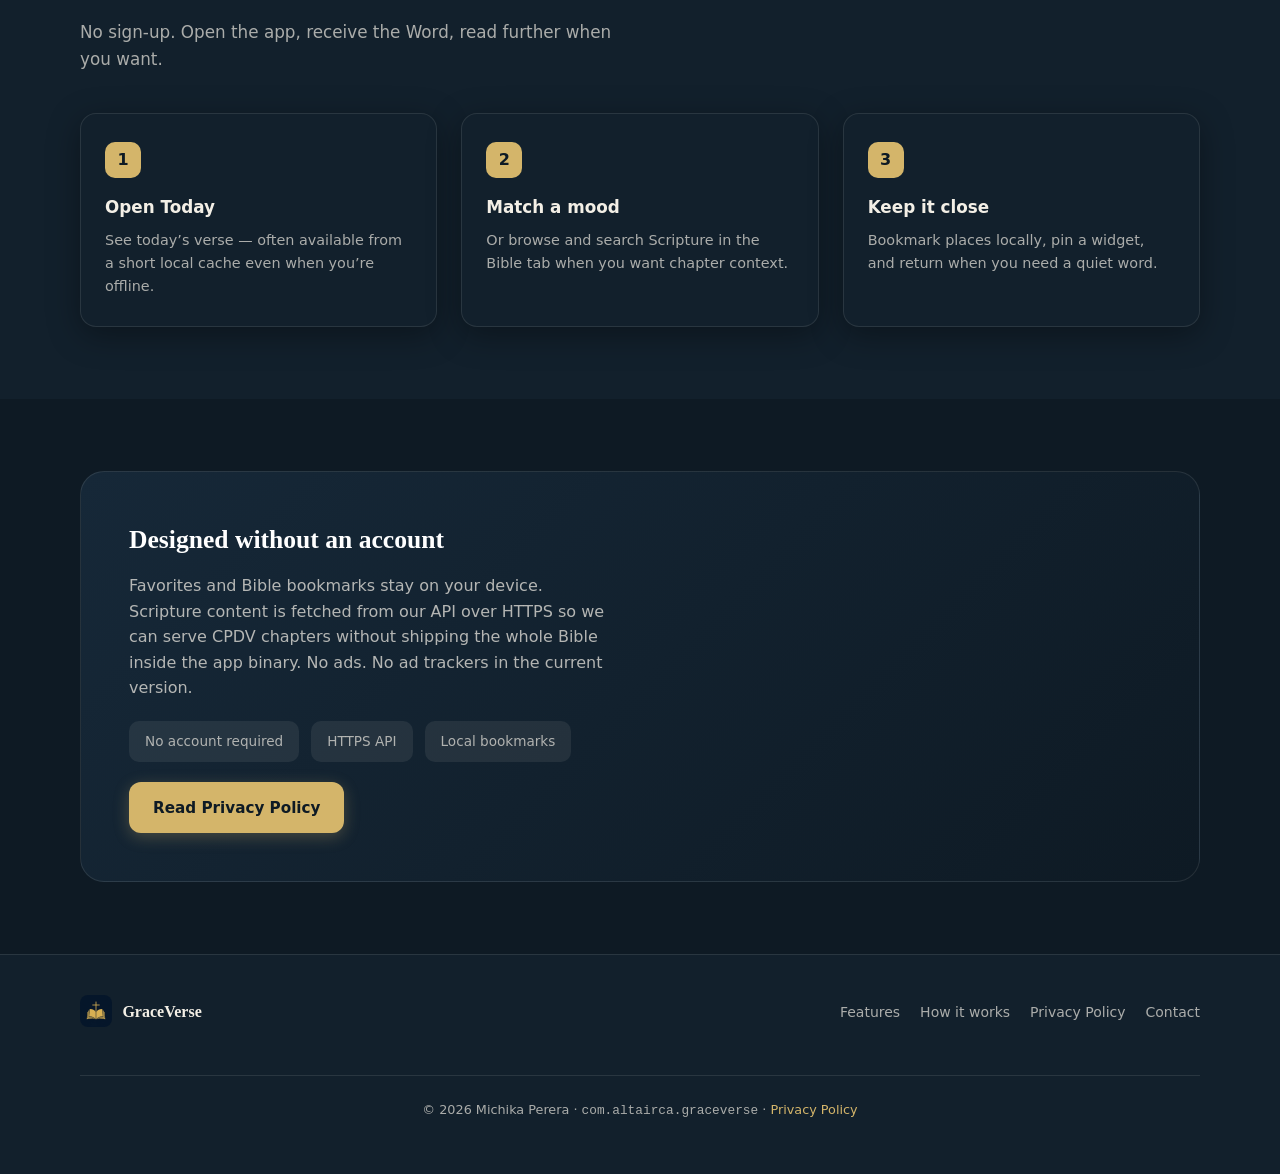
==== commit c2e86546: "Refresh landing page with iPhone 6.9 screenshots" ====
--- a/index.html
+++ b/index.html
@@ -93,7 +93,7 @@
             <div class="feature-phone">
               <div class="phone">
                     <div class="phone-screen">
-                  <img src="assets/screenshots/ios/mood-result.png" alt="Mood matching with a verse result" class="phone-screenshot" width="204" height="442" loading="lazy">
+                  <img src="assets/screenshots/ios/mood.png" alt="Mood and intensity picker" class="phone-screenshot" width="204" height="442" loading="lazy">
                 </div>
               </div>
             </div>
@@ -115,13 +115,13 @@
 
           <div class="feature-row reverse">
             <div class="feature-copy">
-              <h3>Bible home</h3>
-              <p>Search by reference, browse the canon, and keep local bookmarks and recents — corpus served from our API.</p>
-            </div>
-            <div class="feature-phone">
-              <div class="phone">
-                    <div class="phone-screen">
-                  <img src="assets/screenshots/ios/bible-home.png" alt="Bible tab home" class="phone-screenshot" width="204" height="442" loading="lazy">
+              <h3>Browse the Bible</h3>
+              <p>Browse the full Catholic canon by book and chapter, then continue reading in context.</p>
+            </div>
+            <div class="feature-phone">
+              <div class="phone">
+                    <div class="phone-screen">
+                  <img src="assets/screenshots/ios/bible-books.png" alt="Bible books list" class="phone-screenshot" width="204" height="442" loading="lazy">
                 </div>
               </div>
             </div>
--- a/styles.css
+++ b/styles.css
@@ -243,13 +243,13 @@
   box-shadow: var(--shadow-lg), 0 0 0 1px rgba(243, 239, 230, 0.08) inset;
 }
 
-/* Full-bleed screenshot well — matches iPhone 17 capture ratio (1206×2622) */
+/* Full-bleed screenshot well — matches iPhone 17 Pro Max capture ratio (1320×2868) */
 .phone-screen {
   position: relative;
   background: #0e1a24;
   border-radius: 30px;
   overflow: hidden;
-  aspect-ratio: 1206 / 2622;
+  aspect-ratio: 1320 / 2868;
   display: block;
   padding: 0;
   line-height: 0;
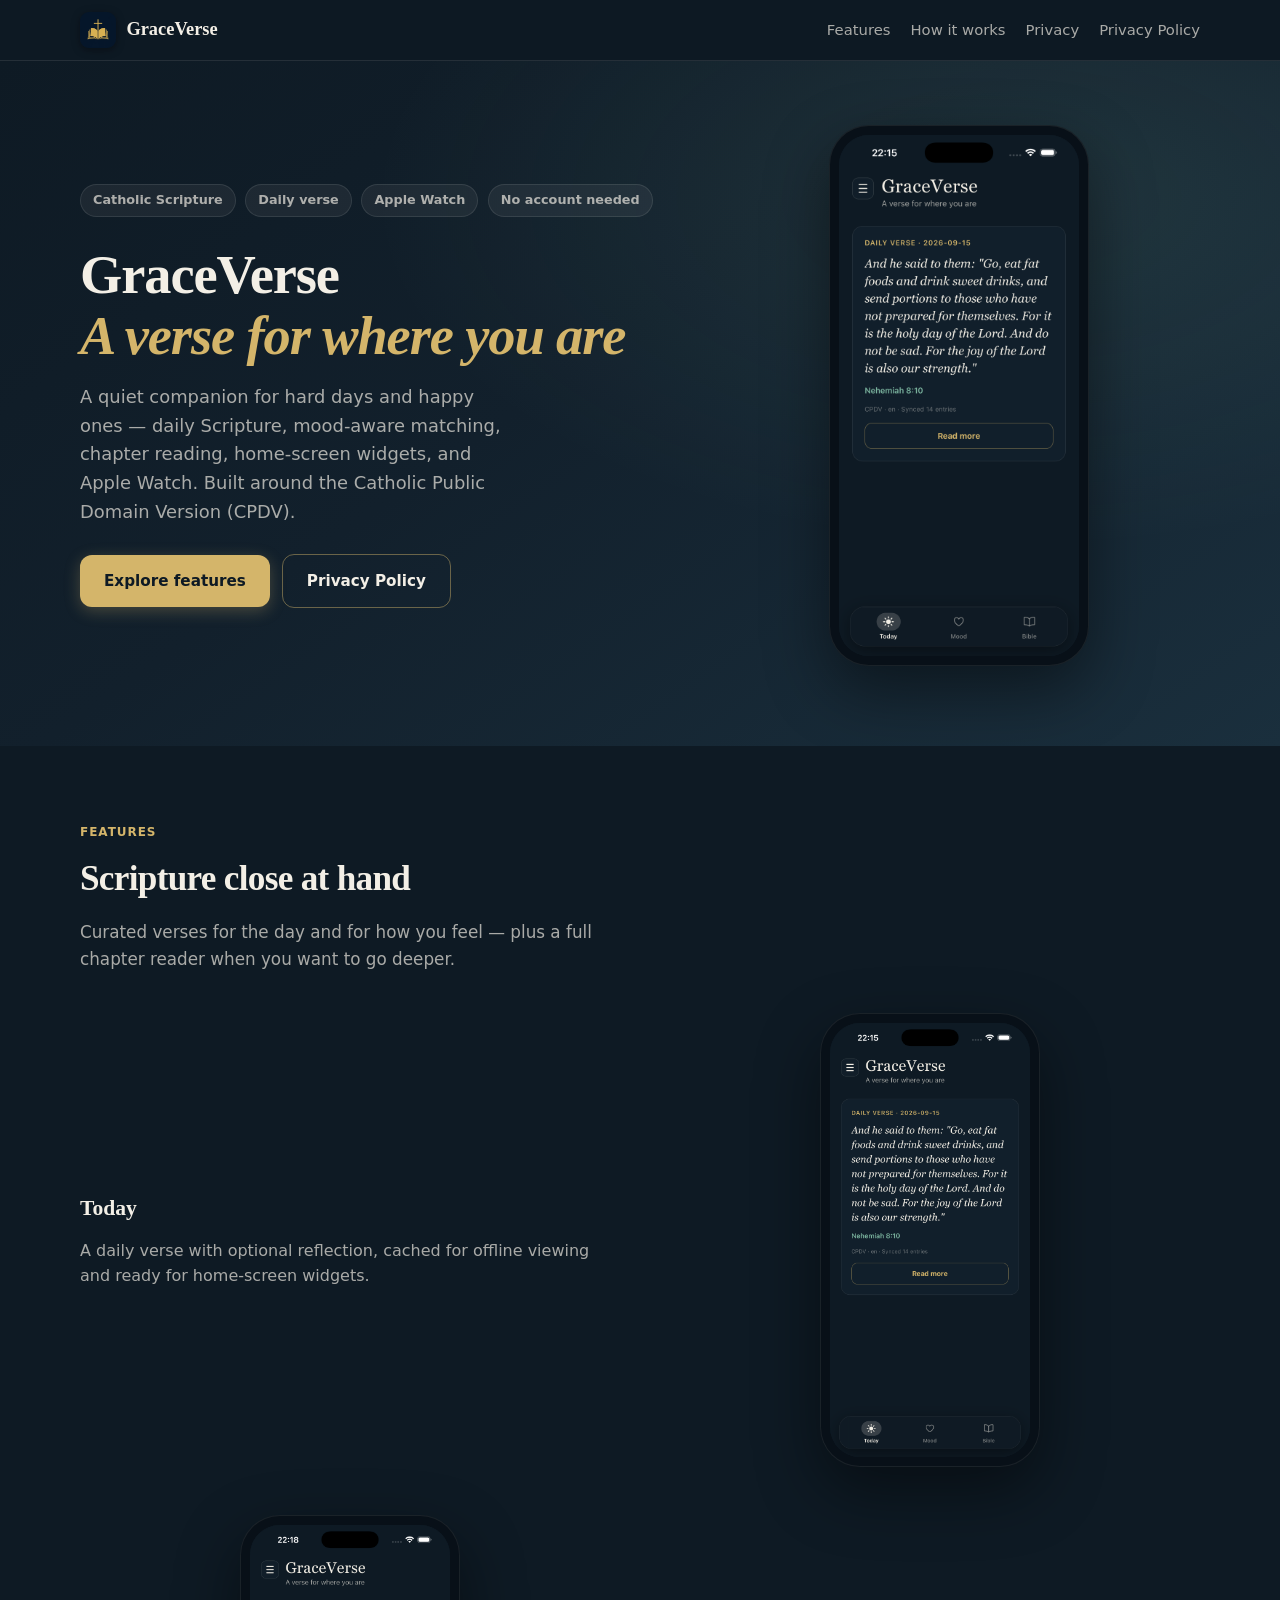
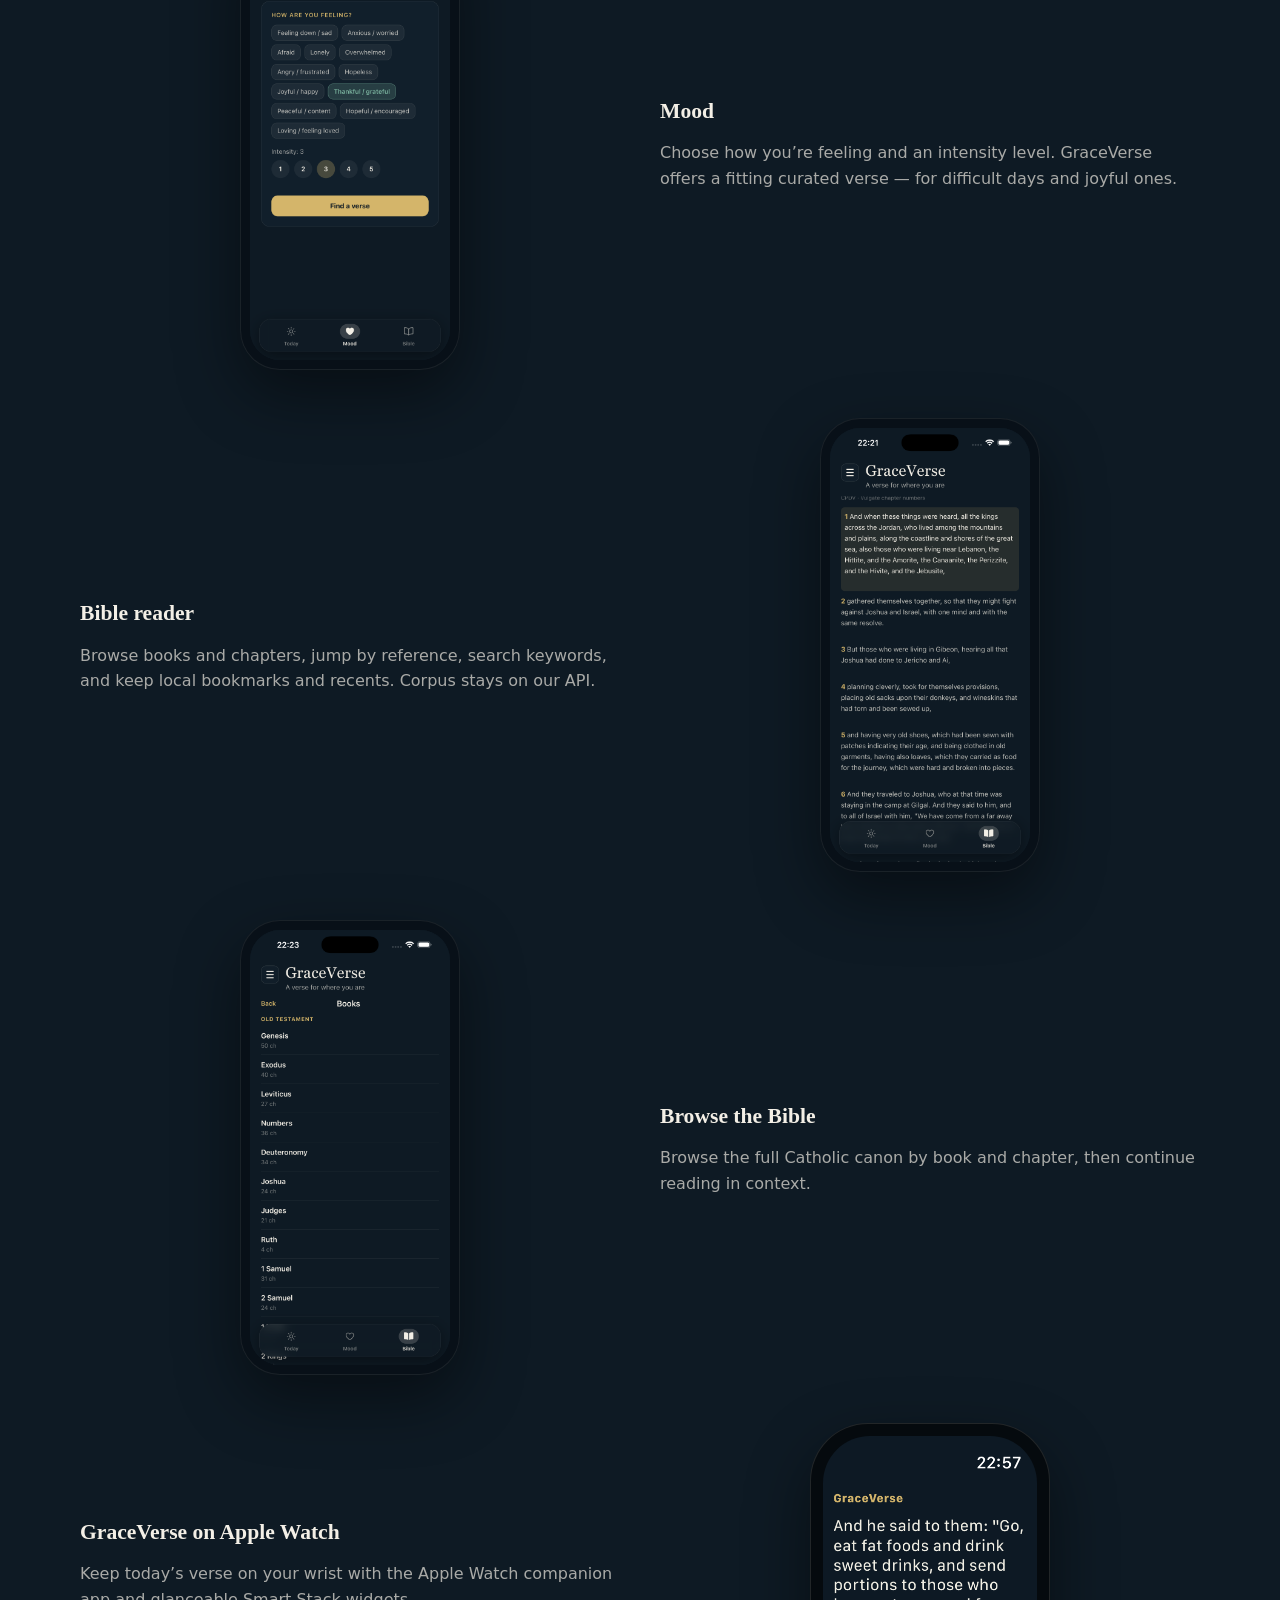
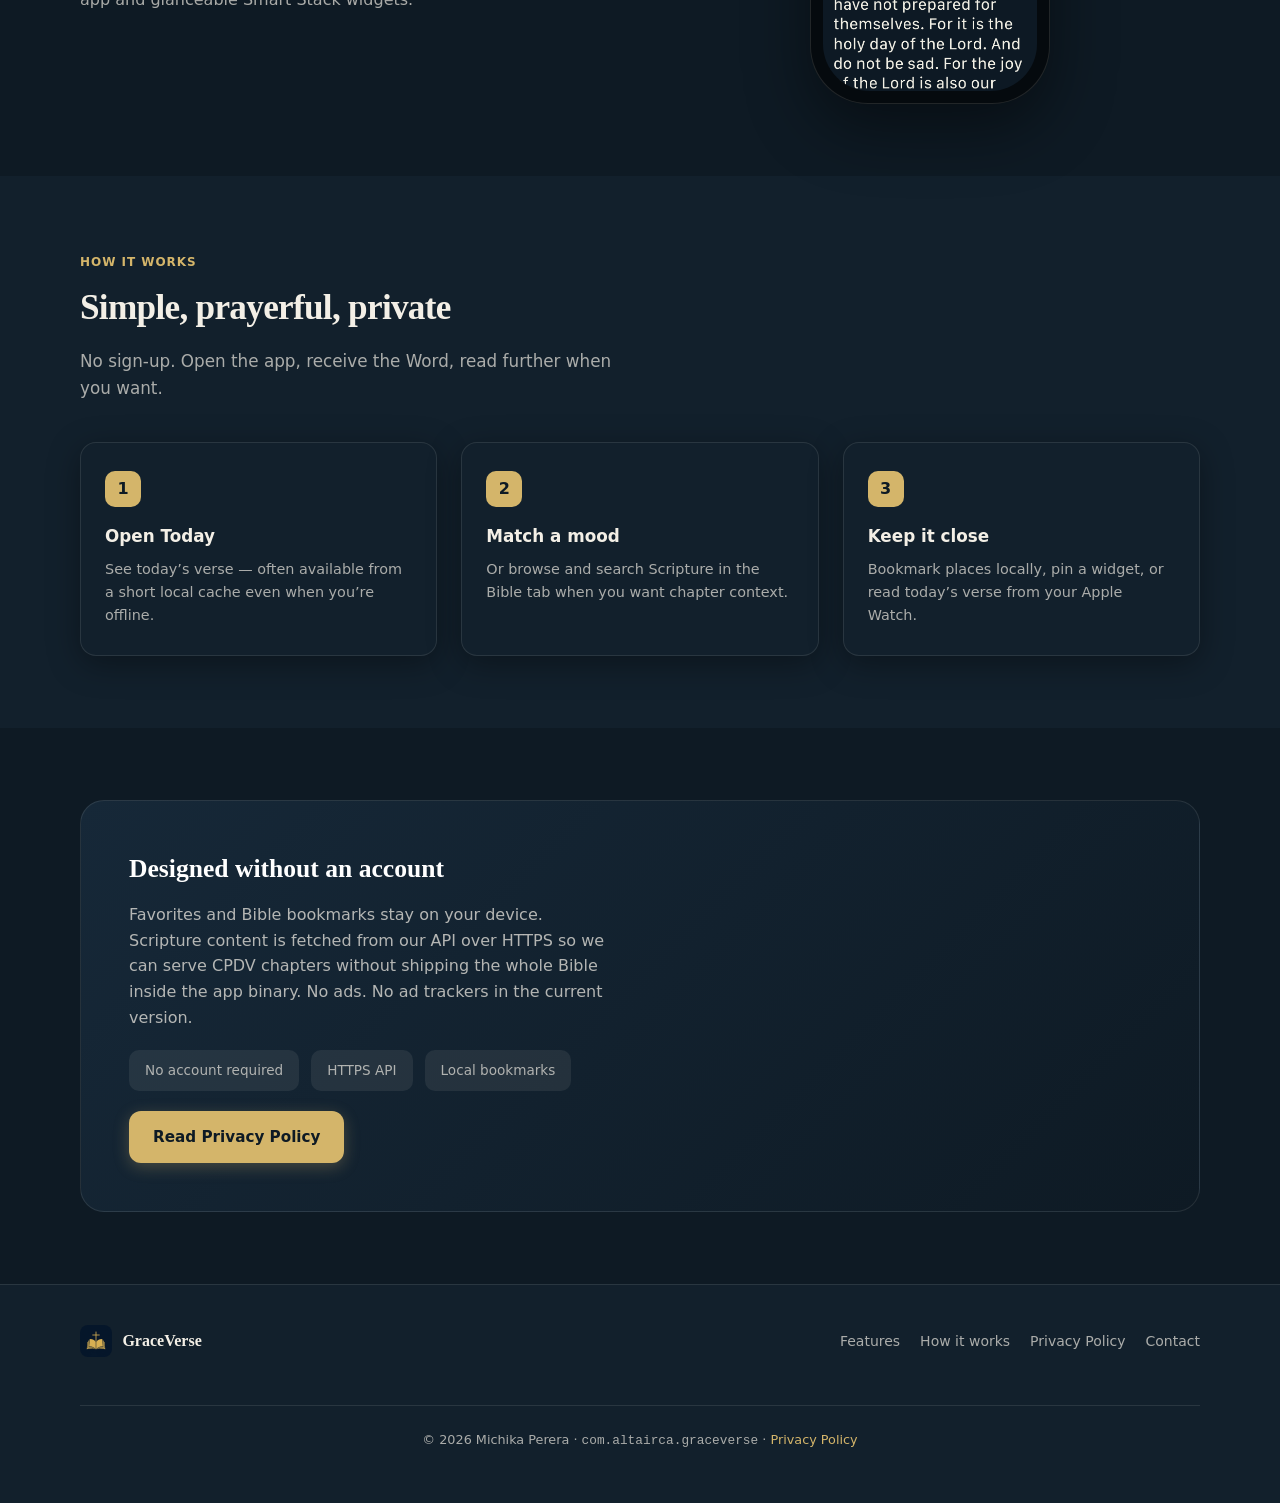
==== commit 16af7372: "Add Apple Watch feature to landing page" ====
--- a/index.html
+++ b/index.html
@@ -3,7 +3,7 @@
 <head>
   <meta charset="UTF-8">
   <meta name="viewport" content="width=device-width, initial-scale=1.0">
-  <meta name="description" content="GraceVerse — a quiet Catholic Scripture companion. Daily verse, mood matching, Bible reader, and widgets.">
+  <meta name="description" content="GraceVerse — a quiet Catholic Scripture companion. Daily verse, mood matching, Bible reader, widgets, and Apple Watch.">
   <title>GraceVerse — A verse for where you are</title>
   <link rel="icon" href="assets/icon.png" type="image/png">
   <link rel="stylesheet" href="styles.css">
@@ -34,12 +34,13 @@
           <div class="hero-badges">
             <span class="badge">Catholic Scripture</span>
             <span class="badge">Daily verse</span>
+            <span class="badge">Apple Watch</span>
             <span class="badge">No account needed</span>
           </div>
           <h1>GraceVerse<br><span>A verse for where you are</span></h1>
           <p class="lead">
             A quiet companion for hard days and happy ones — daily Scripture, mood-aware matching,
-            chapter reading, and home-screen widgets. Built around the Catholic Public Domain Version (CPDV).
+            chapter reading, home-screen widgets, and Apple Watch. Built around the Catholic Public Domain Version (CPDV).
           </p>
           <div class="cta-row">
             <a href="#features" class="btn btn-primary">Explore features</a>
@@ -126,6 +127,20 @@
               </div>
             </div>
           </div>
+
+          <div class="feature-row">
+            <div class="feature-copy">
+              <h3>GraceVerse on Apple Watch</h3>
+              <p>Keep today’s verse on your wrist with the Apple Watch companion app and glanceable Smart Stack widgets.</p>
+            </div>
+            <div class="feature-watch">
+              <div class="watch">
+                <div class="watch-screen">
+                  <img src="assets/screenshots/watch/today.png" alt="GraceVerse daily verse on Apple Watch" class="watch-screenshot" width="208" height="248" loading="lazy">
+                </div>
+              </div>
+            </div>
+          </div>
         </div>
       </div>
     </section>
@@ -150,7 +165,7 @@
           <div class="step-card">
             <div class="step-num">3</div>
             <h3>Keep it close</h3>
-            <p>Bookmark places locally, pin a widget, and return when you need a quiet word.</p>
+            <p>Bookmark places locally, pin a widget, or read today’s verse from your Apple Watch.</p>
           </div>
         </div>
       </div>
--- a/styles.css
+++ b/styles.css
@@ -335,6 +335,34 @@
   margin: 0 auto;
 }
 
+.feature-watch {
+  display: flex;
+  justify-content: center;
+}
+
+.watch {
+  width: 240px;
+  padding: 12px;
+  background: #050a0e;
+  border: 1px solid rgba(243, 239, 230, 0.12);
+  border-radius: 58px;
+  box-shadow: var(--shadow-lg);
+}
+
+.watch-screen {
+  overflow: hidden;
+  aspect-ratio: 416 / 496;
+  border-radius: 47px;
+  background: #0e1a24;
+  line-height: 0;
+}
+
+.watch-screenshot {
+  width: 100%;
+  height: 100%;
+  object-fit: cover;
+}
+
 .feature-card {
   background: var(--surface);
   border: 1px solid var(--border);
